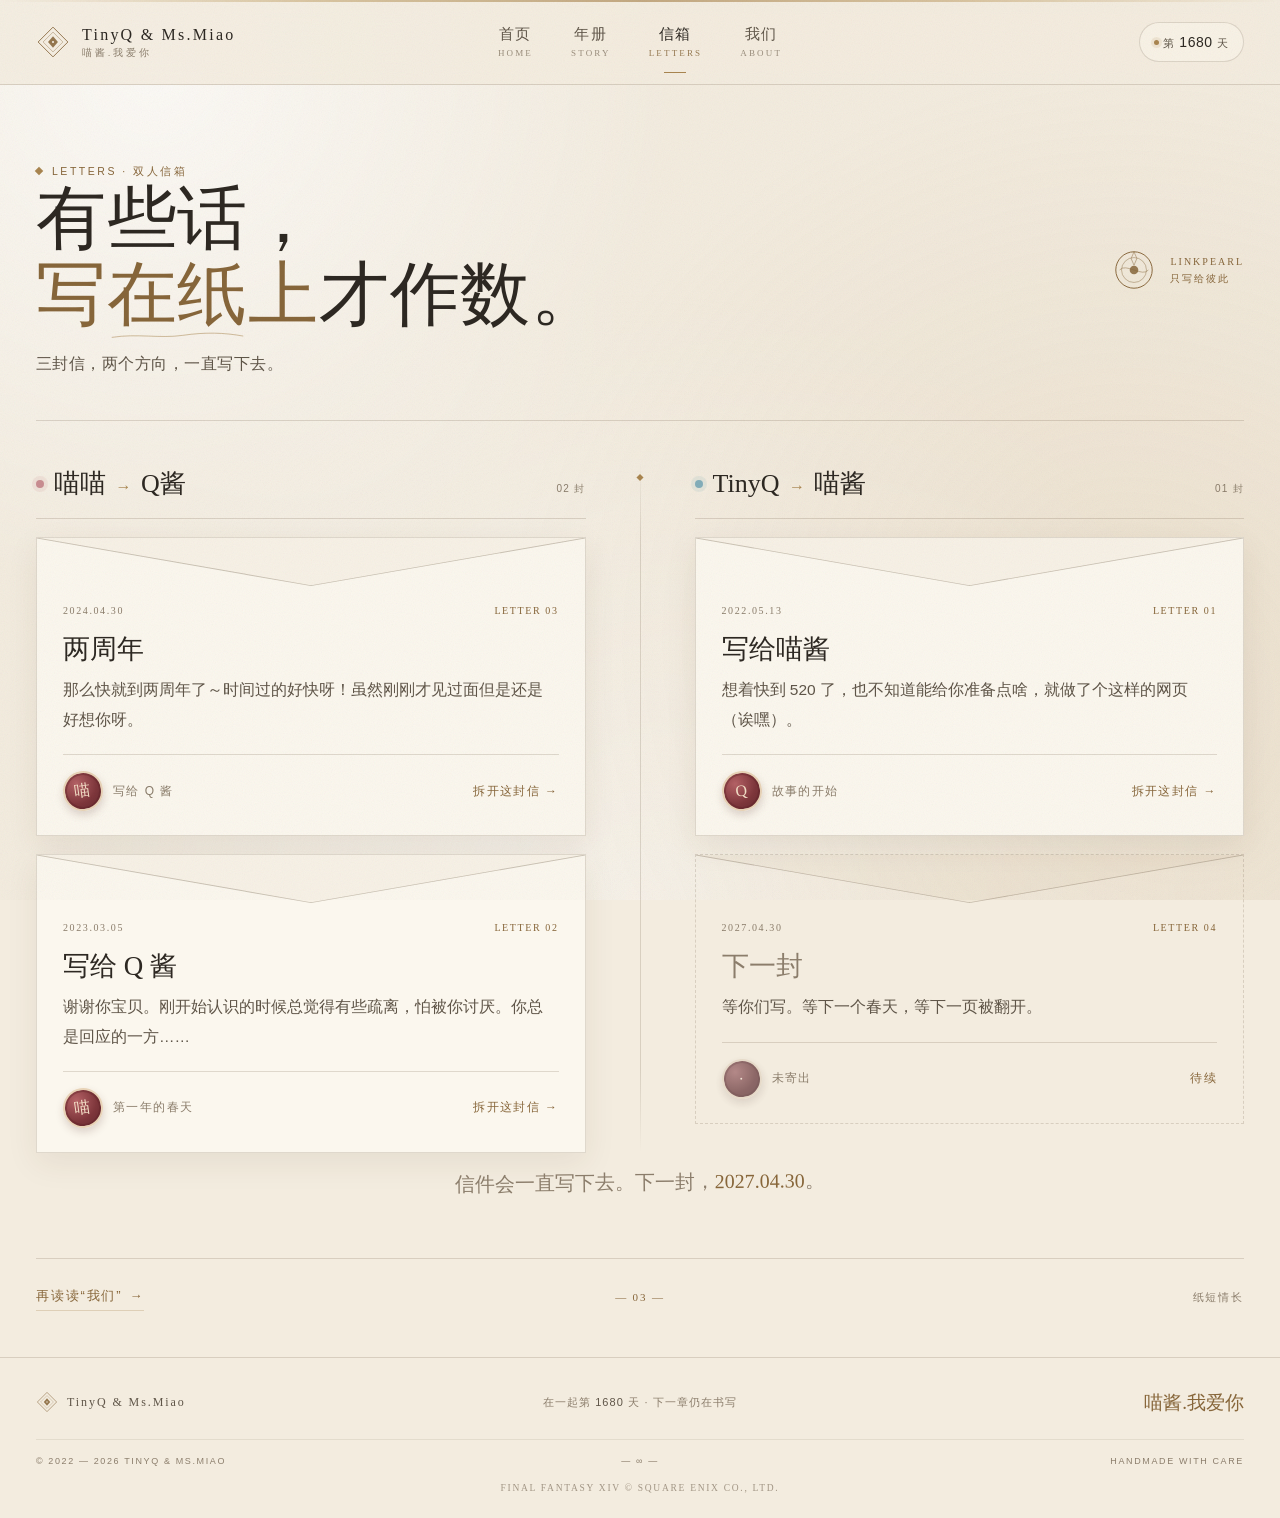
==== letters/index.html @ c9e720d3 "Add files via upload" ====
<!DOCTYPE html><html lang="zh-Hans"><head><meta charset="utf-8"><meta name="viewport" content="width=device-width, initial-scale=1"><meta name="description" content="有些话，写在纸上才作数。TinyQ 与 Ms.Miao 的双人信箱。"><meta name="theme-color" content="#f3ecdf"><link rel="icon" href="/favicon.ico"><link rel="canonical" href="https://xn--i2r030l.xn--6qq986b3xl/letters"><meta property="og:type" content="website"><meta property="og:title" content="双人信箱 · 他与她的故事"><meta property="og:description" content="有些话，写在纸上才作数。TinyQ 与 Ms.Miao 的双人信箱。"><meta property="og:url" content="https://xn--i2r030l.xn--6qq986b3xl/letters"><meta property="og:image" content="https://xn--i2r030l.xn--6qq986b3xl/assets/hero.jpg"><meta name="twitter:card" content="summary_large_image"><title>双人信箱 · 他与她的故事</title><link rel="stylesheet" href="/_astro/BaseLayout.D6pAvc5t.css"></head><body data-start="2022-04-30T23:20:00+08:00" data-anniv-month="4" data-anniv-day="30"><div class="grain" aria-hidden="true"></div><svg class="svg-defs" aria-hidden="true" xmlns="http://www.w3.org/2000/svg"><symbol id="crest" viewBox="0 0 48 48"><path d="M24 3 L45 24 L24 45 L3 24 Z" fill="none" stroke="currentColor" stroke-width="1.2"></path><path d="M24 10 L38 24 L24 38 L10 24 Z" fill="none" stroke="currentColor" stroke-width="1" opacity=".55"></path><path d="M24 16 L31 24 L24 32 L17 24 Z" fill="currentColor" opacity=".88"></path><circle cx="24" cy="24" r="1.4" fill="var(--paper-2)"></circle></symbol><symbol id="crystal" viewBox="0 0 40 52"><path d="M20 2 L37 18 L30 45 L20 50 L10 45 L3 18 Z" fill="#fbf7ee" stroke="currentColor" stroke-width="1.1"></path><path d="M20 2 L20 50 M3 18 L37 18 M20 2 L30 45 M20 2 L10 45" fill="none" stroke="currentColor" stroke-width=".65" opacity=".55"></path><path d="M20 8 L31 19 L26 39 L20 44 L14 39 L9 19 Z" fill="#9dc3cd" opacity=".48"></path><path d="M20 8 L20 44 M9 19 L31 19" fill="none" stroke="#fffdf8" stroke-width=".7" opacity=".55"></path></symbol><symbol id="pearl" viewBox="0 0 48 48"><circle cx="24" cy="24" r="19" fill="none" stroke="currentColor" stroke-width="1"></circle><circle cx="24" cy="24" r="13" fill="none" stroke="currentColor" stroke-width=".8" opacity=".55"></circle><circle cx="24" cy="24" r="4.5" fill="currentColor" opacity=".85"></circle><path d="M9 24 C15 16 33 32 39 24" fill="none" stroke="currentColor" stroke-width=".8" opacity=".6"></path><path d="M24 5 L27 12 L24 19 L21 12 Z" fill="none" stroke="currentColor" stroke-width=".8" opacity=".6"></path></symbol></svg><div id="siteShell"><header class="site-header"><div class="shell header-inner"><a class="brand" href="/" aria-label="回到首页"><svg class="brand-mark" aria-hidden="true"><use href="#crest"></use></svg><span class="brand-text"><span class="brand-names">TinyQ &amp; Ms.Miao</span><span class="brand-sub">喵酱.我爱你</span></span></a><nav class="main-nav" aria-label="主导航"><a class="nav-link" href="/"><span>首页</span><small>HOME</small></a><a class="nav-link" href="/story"><span>年册</span><small>STORY</small></a><a class="nav-link active" href="/letters" aria-current="page"><span>信箱</span><small>LETTERS</small></a><a class="nav-link" href="/about"><span>我们</span><small>ABOUT</small></a></nav><div class="header-meta"><span class="day-pill"><i></i> 第 <b data-day>1635</b> 天</span><button class="menu-toggle" type="button" aria-label="打开菜单" aria-expanded="false" aria-controls="mobileNav"><span></span></button></div></div></header><div class="mobile-nav" id="mobileNav" aria-hidden="true"><div class="mobile-nav-top"><span class="brand"><svg class="brand-mark" aria-hidden="true"><use href="#crest"></use></svg><span class="brand-text"><span class="brand-names">TinyQ &amp; Ms.Miao</span><span class="brand-sub">喵酱.我爱你</span></span></span><button class="modal-close" type="button" data-menu-close>关闭</button></div><nav class="mobile-nav-links" aria-label="移动端导航"><a href="/"><small>01</small>首页</a><a href="/story"><small>02</small>年册</a><a href="/letters" aria-current="page"><small>03</small>信箱</a><a href="/about"><small>04</small>我们</a></nav><p class="mobile-nav-note">从零开始的异世界冒险，还在继续。</p></div><main id="app"><section class="view letters active"><div class="shell page-head letters-head"><div><div class="eyebrow"><span class="diamond"></span> LETTERS · 双人信箱</div><h1>有些话，<br><em>写在纸上</em>才作数。</h1><p class="page-lede">三封信，两个方向，一直写下去。</p></div><div class="linkpearl"><svg aria-hidden="true"><use href="#pearl"></use></svg><span>LINKPEARL<br>只写给彼此</span></div></div><div class="shell letters-grid"><div class="mail-column"><div class="mail-column-head"><span class="mail-dot"></span><h2>喵喵 <i>→</i> Q酱</h2><span class="count">02 封</span></div><button class="envelope" type="button" data-letter="2024-04-30"><span class="env-top"><span>2024.04.30</span><span class="env-no">LETTER 03</span></span><h3>两周年</h3><p class="env-excerpt">那么快就到两周年了～时间过的好快呀！虽然刚刚才见过面但是还是好想你呀。</p><span class="env-foot"><span class="seal">喵</span><span>写给 Q 酱</span><span class="env-open">拆开这封信 →</span></span></button><button class="envelope" type="button" data-letter="2023-03-05"><span class="env-top"><span>2023.03.05</span><span class="env-no">LETTER 02</span></span><h3>写给 Q 酱</h3><p class="env-excerpt">谢谢你宝贝。刚开始认识的时候总觉得有些疏离，怕被你讨厌。你总是回应的一方……</p><span class="env-foot"><span class="seal">喵</span><span>第一年的春天</span><span class="env-open">拆开这封信 →</span></span></button></div><div class="mail-divider" aria-hidden="true"></div><div class="mail-column"><div class="mail-column-head"><span class="mail-dot"></span><h2>TinyQ <i>→</i> 喵酱</h2><span class="count">01 封</span></div><button class="envelope" type="button" data-letter="2022-05-13"><span class="env-top"><span>2022.05.13</span><span class="env-no">LETTER 01</span></span><h3>写给喵酱</h3><p class="env-excerpt">想着快到 520 了，也不知道能给你准备点啥，就做了个这样的网页（诶嘿）。</p><span class="env-foot"><span class="seal">Q</span><span>故事的开始</span><span class="env-open">拆开这封信 →</span></span></button><div class="envelope sealed"><span class="env-top"><span>2027.04.30</span><span class="env-no">LETTER 04</span></span><h3>下一封</h3><p class="env-excerpt">等你们写。等下一个春天，等下一页被翻开。</p><span class="env-foot"><span class="seal">·</span><span>未寄出</span><span class="env-open">待续</span></span></div></div></div><div class="shell letters-note">信件会一直写下去。下一封，<span data-next-date>2027.04.30</span>。</div><div class="shell page-foot"><a class="text-link" href="/about">再读读“我们” <span>→</span></a><span class="page-no">— 03 —</span><span>纸短情长</span></div><template id="letter-2024-04-30"><article class="letter-sheet"><div class="letter-sheet-top"><span>LETTER 03</span><span>写于 2024.04.30</span></div><h2>两周年</h2><p class="letter-to">写给 Q 酱 · 喵喵</p><div class="letter-rule"><span></span></div><div class="letter-body"><p>那么快就到两周年了～时间过的好快呀！周年纪念快乐૧(●´৺<code>●)૭૧(●´৺</code>●)૭</p>
<p>虽然刚刚才见过面但是还是好想你呀！不过哦我们之间的距离真的相隔好远呀。他们都说不行，但我觉得我一定要试试才行。不过父母的言语说到底是建议，他们总说我这是为你好。我当然也知道啦！可是这是我自己的决定，我还是想好好努力一下！只是有些迷茫，不知道该往什么方向努力(＞＜)</p>
<p>如果能够和你在一起就像考好成绩的奖励，那我一定会拼了命的达到目标的！可是现在谁又能再赋予我奖励呢……</p>
<p>宝宝，希望你也不要太有压力～过程努力过，结果就听天由命吧～就像你说的“祂”会给我们答案～</p>
<p>马上就是我们在一起的第三年！要开开心心的～仍然能够自由自在的♡(<em>´･ω･)(･ω･`</em>)♡</p>
</div><p class="letter-sign">喵喵</p><p class="letter-date">2024.04.30</p><div class="letter-seal-wrap"><span class="seal">喵</span></div><p class="letter-tail">这一封，写在两周年。</p></article></template><template id="letter-2023-03-05"><article class="letter-sheet"><div class="letter-sheet-top"><span>LETTER 02</span><span>写于 2023.03.05</span></div><h2>写给 Q 酱</h2><p class="letter-to">第一年的春天 · 喵喵</p><div class="letter-rule"><span></span></div><div class="letter-body"><p>谢谢你宝贝。刚开始认识的时候总觉得有些疏离，怕被你讨厌。你总是回应的一方，不会过多分享一些自己觉得有趣的事情。我总觉得有些距离，但依旧很开心。如果没有告诉他们我对你的欢喜，想来现在也不会如此顺利。呆呆的小Q，对感情迟钝的你，不知什么时候才会发现这个秘密。有可能因为害怕自己自作多情，把自己的想法藏在心里。不过好在一切幸运。喜欢你耐心地回应，即使自己不了解，也静静地听。喜欢你温柔的安慰，亲切而有力。你的话语总是让我收到莫大的鼓舞，考研期间我常常情绪崩溃，你告诉我一些道理，安抚我的情绪。遇见你真的好幸运。我们两个总是很合拍，在很多事情上看法一致。从前的我总是很偏激，有时候在发表自己的话语时忘了顾及别人的心情。现在说话时总留几分余地，很能良好地控制自己。尽管语言表达时的逻辑还有待加强，但是我会努力哒！</p>
<p>刚开始在一起时，我总是在学习之余等待你的消息。你说：“加油”我就很开心，我的努力无法缺少你的鼓励。但有时等待只能等到停留在上一条消息的屏幕，这会让我有点失落。不过在一起时间久了我就知道你就是这样一个人。你的心里或许有顾虑，因为我的学习原因也不想打扰我。之前人格测试很火，我也让你做了，室友说你们这种人格的人需要得到别人的回应和肯定，主动是比较困难的呢～不过现在宝宝也很主动啦～我很喜欢！喜欢你爽朗的笑声，干净的声音和歌声。还没在一起的时候，四月初你发了一首新歌，歌里面的场景如梦似幻，我的心情也如梦境一般，脑中幻想着美妙的画面。想着会不会有一些是我给你的灵感？大山、风筝、时钟…或许都是因为我平常接触到的风景，所以难免会让我有些遐想。我想：或许这只是我的自作多情。每天闲暇的时候就听你的歌，晚上睡觉之前都在被窝里面偷偷的听。听着你唱的歌，就好像你在我身边一样，当然，我知道这只是我的幻想。我想这是不可能实现的事情，只是听听你唱歌就已经很幸福了。所以现在的我想起那时的自己，又想起现在的我们，美好得就像梦一样，总让我怀疑这是真的吗？其实有时候想想和你在一起真的就像做梦一样。</p>
<p>虽然现在是美好的，但未来的路却一点也不好走。但有的时候我想一想，人也就活着一次，何必要想那么多未来呢？活在现在就已经很幸福了。或许有时候确实应该想想未来的事情，但珍惜现在也是非常美好的，珍惜这段感情的过程，或许比最终得到的结果更为重要。所以就我们现在还在一起的时候就一起努力吧！一起创造更多更美好的回忆～在游戏里结婚；一起玩游戏，分享我们的东西；两个人打电话，说一些有趣的事情…这些都足以让我深藏在心中，这些回忆是我的宝贝，你也是我的宝贝。有时幻想着我会穿着婚纱跟你拥抱在一起，那是多么美好的画面呀，不过请存在于想象之中。但，万一有一天也可能实现呢？或许可以一起努力一下哦～</p>
<p>好想要抱抱你，想要亲亲你，想要和你贴贴。今后一定有机会的，宝宝～喜欢你～爱你(/ω＼)</p>
</div><p class="letter-sign">你的喵喵</p><p class="letter-date">2023.03.05</p><div class="letter-seal-wrap"><span class="seal">喵</span></div><p class="letter-tail">这一封，写于第一年的春天。</p></article></template><template id="letter-2022-05-13"><article class="letter-sheet"><div class="letter-sheet-top"><span>LETTER 01</span><span>写于 2022.05.13</span></div><h2>写给喵酱</h2><p class="letter-to">故事的开始 · TinyQ</p><div class="letter-rule"><span></span></div><div class="letter-body"><p>想着快到520了，也不知道能给你准备点啥，就做了个这样的网页（诶嘿）其实我不会写网页前端的代码，这只是找了个模板照葫芦画瓢随便弄的啦，希望你会喜欢哦。知道今年你会很忙，没有什么时间一起聊天一起玩。但是没有关系哦，我会去尽量支持你，为你加油吧。毕竟学习已经很辛苦了，每天如果能开开心心的过，就已经是最好的啦。有时候就算想你了我可能也不会说出来，去留出点空间，不想让你觉得太累捏。</p>
<p>我们相互之间认识的时间其实并不算长，还有好多话想找你聊聊，想去试着了解你的一切。我也是个大笨蛋，根本就不会谈恋爱，有时候我也不知道该去为你做些什么才好。甚至还不会说话，容易得罪人，有些消息可能也不知道该怎么回复。也不知道你有多喜欢我，不知道在你眼中我到底哪里好呢。但我会去试着变得更加喜欢你、了解你。慢慢来吧，毕竟还有好多东西需要一点一点去互相了解呢。</p>
<p>网恋什么的我真的不懂捏，所以有时候真不知道该怎么做才好，也不知道我们会不会什么时候在哪里停下脚步。但是网页最下方的计数器正记录着我们在一起成长的日子捏，一起去见证明天会是怎样的未来吧。</p>
<p>如果喜欢我的话以后还请多多说出来哦，我会很开心的啦。喜欢你！Mua！</p>
</div><p class="letter-sign">喜欢你！Mua！</p><p class="letter-date">2022.05.13</p><div class="letter-seal-wrap"><span class="seal">Q</span></div><p class="letter-tail">这一封，是网页最开始的样子。</p></article></template></section></main><footer class="site-footer"><div class="shell footer-inner"><div class="footer-brand"><svg aria-hidden="true"><use href="#crest"></use></svg><span>TinyQ &amp; Ms.Miao</span></div><div class="footer-day">在一起第 <b data-day>1635</b> 天 · 下一章仍在书写</div><span class="footer-link">喵酱.我爱你</span></div><div class="shell footer-small"><span>© 2022 — <span id="currentYear">2026</span> TinyQ &amp; Ms.Miao</span><span>— ∞ —</span><span>Handmade with care</span></div><p class="footer-credit">FINAL FANTASY XIV © SQUARE ENIX CO., LTD.</p></footer></div><div class="letter-modal" id="letterModal" role="dialog" aria-modal="true" aria-labelledby="letterModalLabel"><div class="modal-backdrop" data-close></div><div class="modal-panel"><div class="modal-bar"><span class="bar-label" id="letterModalLabel">LETTERS · 双人信箱</span><div class="modal-actions"><button class="font-btn" type="button" data-font="down" aria-label="缩小字号">A−</button><button class="font-btn" type="button" data-font="up" aria-label="放大字号">A+</button><button class="modal-close" type="button" data-close>返回信箱</button></div></div><div class="modal-scroll" id="modalScroll"></div></div></div><script type="module" src="/_astro/BaseLayout.astro_astro_type_script_index_0_lang.CU-1bhXB.js"></script></body></html>
---- _astro/BaseLayout.D6pAvc5t.css ----
:root{--paper:#f3ecdf;--paper-2:#fbf7ee;--paper-3:#eee3d3;--ink:#2d2822;--ink-soft:#5f5548;--muted:#8b7d6b;--gold:#a9854f;--gold-deep:#87663a;--gold-soft:#cbb080;--line:#5d4c352e;--line-strong:#5d4c3552;--sakura:#c98d91;--sakura-soft:#e7c4c4;--aether:#83aeba;--serif:"Palatino Linotype", "Iowan Old Style", "Songti SC", "STSong", "SimSun", serif;--sans:"Optima", "Segoe UI", "Microsoft YaHei", "PingFang SC", sans-serif;--hand:"KaiTi", "STKaiti", "Segoe UI", cursive;--latin:"Palatino Linotype", "Iowan Old Style", Georgia, serif;--shadow:0 22px 60px #48361f21;--shadow-soft:0 10px 30px #48361f14}*{box-sizing:border-box}html{scroll-behavior:smooth}body{min-width:320px;color:var(--ink);background:var(--paper);font-family:var(--sans);-webkit-font-smoothing:antialiased;text-rendering:optimizelegibility;margin:0;font-size:15px;line-height:1.75;overflow-x:hidden}body:before{content:"";z-index:0;pointer-events:none;background:radial-gradient(circle at 12% 8%,#ffffffb3,#0000 38%),radial-gradient(circle at 88% 78%,#c7a57729,#0000 48%),radial-gradient(circle at 50% 100%,#ffffff61,#0000 55%);position:fixed;inset:0}body.modal-open,body.menu-open{overflow:hidden}::selection{color:var(--ink);background:#a9854f40}::-webkit-scrollbar{width:10px;height:10px}::-webkit-scrollbar-track{background:var(--paper)}::-webkit-scrollbar-thumb{border:3px solid var(--paper);background:#87663a59;border-radius:10px}a{color:inherit;text-decoration:none}button{color:inherit;font:inherit;cursor:pointer;background:0 0;border:0;margin:0;padding:0}img{max-width:100%;display:block}h1,h2,h3,h4,p,blockquote,figure{margin:0}:focus-visible{outline:2px solid var(--gold);outline-offset:4px}.grain{z-index:9999;pointer-events:none;opacity:.13;mix-blend-mode:multiply;background-image:url("data:image/svg+xml,%3Csvg xmlns='http://www.w3.org/2000/svg' width='180' height='180'%3E%3Cfilter id='n'%3E%3CfeTurbulence type='fractalNoise' baseFrequency='.9' numOctaves='3' stitchTiles='stitch'/%3E%3C/filter%3E%3Crect width='100%25' height='100%25' filter='url(%23n)' opacity='.55'/%3E%3C/svg%3E");position:fixed;inset:0}.svg-defs{width:0;height:0;position:absolute;overflow:hidden}.shell{z-index:2;width:min(1400px,100% - 72px);margin-inline:auto;position:relative}.site-header{z-index:100;border-bottom:1px solid var(--line);backdrop-filter:blur(16px)saturate(1.1);background:#f3ecdfd6;position:sticky;top:0}.site-header:before{content:"";background:linear-gradient(90deg, transparent, var(--gold-soft) 24%, var(--gold) 50%, var(--gold-soft) 76%, transparent);opacity:.65;height:2px;position:absolute;top:0;left:0;right:0}.header-inner{grid-template-columns:1fr auto 1fr;align-items:center;gap:32px;height:84px;display:grid}.brand{align-items:center;gap:12px;width:max-content;display:inline-flex}.brand-mark{width:34px;height:34px;color:var(--gold-deep);flex:none}.brand-text{flex-direction:column;gap:2px;display:flex}.brand-names{font-family:var(--latin);letter-spacing:.14em;white-space:nowrap;font-size:14px;line-height:1.25}.brand-sub{letter-spacing:.34em;color:var(--muted);font-size:8px;line-height:1.3}.main-nav{justify-self:center;align-items:center;gap:34px;display:flex}.nav-link{color:var(--ink-soft);flex-direction:column;align-items:center;gap:2px;padding:6px 2px;transition:color .25s;display:flex;position:relative}.nav-link span{letter-spacing:.1em;font-size:13px;line-height:1.4}.nav-link small{font-family:var(--latin);letter-spacing:.26em;color:var(--muted);opacity:.85;font-size:7px}.nav-link:after{content:"";background:var(--gold);width:0;height:1px;transition:width .25s;position:absolute;bottom:-6px;left:50%;transform:translate(-50%)}.nav-link.active{color:var(--ink)}.nav-link.active small{color:var(--gold-deep)}.nav-link.active:after{width:22px}.nav-link:hover{color:var(--ink)}.header-meta{justify-self:end;align-items:center;gap:16px;display:flex}.day-pill{border:1px solid var(--line);color:var(--ink-soft);letter-spacing:.12em;white-space:nowrap;background:#fbf7ee80;border-radius:999px;align-items:baseline;gap:4px;padding:6px 12px;font-size:9px;display:inline-flex}.day-pill i{background:var(--gold);border-radius:50%;align-self:center;width:5px;height:5px;box-shadow:0 0 0 3px #a9854f1f}.day-pill b{color:var(--ink);letter-spacing:.04em;font-size:12px;font-weight:500}.menu-toggle{border:1px solid var(--line);place-items:center;width:38px;height:38px;display:none}.menu-toggle span{background:var(--ink);width:16px;height:1px;display:block;position:relative}.menu-toggle span:before,.menu-toggle span:after{content:"";background:var(--ink);width:16px;height:1px;position:absolute;left:0}.menu-toggle span:before{top:-5px}.menu-toggle span:after{top:5px}.mobile-nav{z-index:200;background:var(--paper);flex-direction:column;padding:28px;display:none;position:fixed;inset:0;overflow-y:auto}.mobile-nav.open{animation:.25s both fadeIn;display:flex}.mobile-nav-top{border-bottom:1px solid var(--line);justify-content:space-between;align-items:center;padding-bottom:24px;display:flex}.mobile-nav-links{flex-direction:column;margin-top:40px;display:flex}.mobile-nav-links a{border-bottom:1px solid var(--line);font-family:var(--serif);align-items:baseline;gap:16px;padding:20px 0;font-size:30px;display:flex}.mobile-nav-links a small{font-family:var(--latin);letter-spacing:.25em;color:var(--gold-deep);font-size:9px}.mobile-nav-note{color:var(--muted);font-family:var(--hand);margin-top:auto;padding-top:44px;font-size:17px}.eyebrow{color:var(--gold-deep);letter-spacing:.27em;text-transform:uppercase;align-items:center;gap:10px;font-size:9px;line-height:1.6;display:flex}.eyebrow .diamond{background:var(--gold);flex:none;width:6px;height:6px;transform:rotate(45deg)}h1,h2,h3{font-family:var(--serif);font-weight:400}h1{letter-spacing:.01em;font-size:clamp(46px,5.5vw,76px);line-height:1.08}h1 em{color:var(--gold-deep);font-style:normal;position:relative}h1 em:after{content:"";background:url("data:image/svg+xml,%3Csvg xmlns='http://www.w3.org/2000/svg' viewBox='0 0 200 12'%3E%3Cpath d='M2 8 C40 2 74 10 108 5 S170 1 198 6' fill='none' stroke='%23a9854f' stroke-width='1.4' stroke-linecap='round' opacity='.55'/%3E%3C/svg%3E") 50%/100% 100% no-repeat;height:8px;position:absolute;bottom:-7px;left:2px;right:2px}.page-head{border-bottom:1px solid var(--line);justify-content:space-between;align-items:flex-end;gap:40px;padding:78px 0 42px;display:flex}.page-head .page-lede{color:var(--ink-soft);letter-spacing:.03em;margin-top:18px;font-size:14px}.page-stamp{text-align:center;border:1px solid var(--gold-soft);width:128px;height:128px;color:var(--gold-deep);letter-spacing:.2em;box-shadow:inset 0 0 0 5px var(--paper), inset 0 0 0 6px #a9854f40;border-radius:50%;flex:none;place-items:center;font-size:8px;line-height:1.8;display:grid;position:relative;transform:rotate(6deg)}.page-stamp:after{content:"";border:1px dashed #a9854f73;border-radius:50%;position:absolute;inset:15px}.page-stamp b{font-family:var(--serif);letter-spacing:.12em;font-size:16px;font-weight:400;display:block}.page-foot{border-top:1px solid var(--line);color:var(--muted);letter-spacing:.17em;grid-template-columns:minmax(0,1fr) auto minmax(0,1fr);align-items:center;gap:20px;padding:26px 0 46px;font-size:9px;display:grid}.page-foot>*{white-space:nowrap}.page-foot>:first-child{justify-self:start}.page-foot>:last-child{text-align:right;justify-self:end}.page-foot .page-no{font-family:var(--latin);color:var(--gold-deep);justify-self:center}.text-link{color:var(--gold-deep);letter-spacing:.14em;border-bottom:1px solid #a9854f47;align-items:center;gap:7px;padding-bottom:2px;font-size:10px;transition:border-color .2s;display:inline-flex}.text-link:hover{border-bottom-color:var(--gold)}.text-link span{transition:transform .2s}.text-link:hover span{transform:translate(3px)}.ff-corners{position:relative}.ff-corners:before,.ff-corners:after{content:"";border-color:var(--gold);pointer-events:none;opacity:.8;border-style:solid;width:17px;height:17px;position:absolute}.ff-corners:before{border-width:1px 0 0 1px;top:7px;left:7px}.ff-corners:after{border-width:0 1px 1px 0;bottom:7px;right:7px}.home-hero{position:relative;overflow:hidden}.petals{z-index:1;pointer-events:none;width:100%;height:100%;position:absolute;inset:0}.home-hero-inner{grid-template-columns:minmax(360px,460px) minmax(0,1fr);align-items:center;gap:78px;min-height:calc(100vh - 84px);padding-top:62px;padding-bottom:82px;display:grid}.hero-art{padding:10px 8px 0;position:relative}.art-mat{box-shadow:var(--shadow);background:#fffdf8;border:1px solid #80684a2e;padding:12px 12px 46px;position:relative;transform:rotate(-1.4deg)}.art-mat:after{content:"";pointer-events:none;position:absolute;inset:12px 12px 46px;box-shadow:inset 0 0 0 1px #80684a24}.art-mat img{aspect-ratio:4/5;object-fit:cover;object-position:center 27%;filter:saturate(.94)contrast(.98);width:100%}.tape{z-index:3;pointer-events:none;background:#dfbea79e;position:absolute;box-shadow:0 2px 5px #5d4c3514}.tape:before,.tape:after{content:"";background:#ffffff3d;width:4px;position:absolute;top:0;bottom:0}.tape:before{left:0}.tape:after{right:0}.tape-a{width:108px;height:27px;top:-13px;left:50%;transform:translate(-50%)rotate(-2.5deg)}.tape-b{opacity:.72;width:76px;height:20px;top:34%;right:-22px;transform:rotate(84deg)}.art-meta{color:var(--muted);letter-spacing:.2em;text-transform:uppercase;justify-content:space-between;gap:20px;margin:30px 3px 0;font-size:8px;display:flex}.hand-note{font-family:var(--hand);color:var(--gold-deep);font-size:17px;line-height:1.5}.art-note{margin-top:9px;display:inline-block;transform:rotate(-2deg)}.art-stamp{text-align:center;width:86px;height:86px;color:var(--gold-deep);font-family:var(--latin);letter-spacing:.17em;box-shadow:var(--shadow-soft);z-index:4;background:#fbf7eedb;border:1px solid #a9854fa6;border-radius:50%;place-items:center;font-size:8px;line-height:1.65;display:grid;position:absolute;bottom:18px;right:-18px;transform:rotate(8deg)}.art-stamp b{font-family:var(--serif);letter-spacing:.08em;font-size:15px;font-weight:400;display:block}.hero-copy{max-width:630px;padding-top:10px;position:relative}.hero-copy:before{content:var(--chapter-no,"05");z-index:-1;font-family:var(--latin);color:var(--gold);opacity:.055;pointer-events:none;font-size:250px;line-height:1;position:absolute;top:-66px;right:-20px}.hero-copy h1{margin-top:18px}.hero-copy .names{font-family:var(--latin);letter-spacing:.24em;color:var(--ink-soft);margin-top:24px;font-size:15px}.hero-copy .names span{color:var(--gold);padding:0 4px}.hero-copy .lede{color:var(--ink-soft);letter-spacing:.06em;margin-top:11px;font-size:14px}.counter-block{margin-top:28px}.counter{align-items:baseline;gap:11px;display:flex}.counter>span{color:var(--ink-soft);letter-spacing:.08em;font-size:11px}.counter strong{font-family:var(--serif);letter-spacing:.01em;font-variant-numeric:tabular-nums;color:var(--ink);font-size:clamp(54px,6.3vw,82px);font-weight:400;line-height:.88}.counter-sub{color:var(--muted);letter-spacing:.2em;text-transform:uppercase;margin-top:10px;font-size:8px}.meta-grid{border-top:1px solid var(--line);border-bottom:1px solid var(--line);grid-template-columns:repeat(3,1fr);gap:16px;margin-top:25px;padding:14px 0;display:grid}.meta-grid span{color:var(--muted);letter-spacing:.14em;margin-bottom:4px;font-size:8px;display:block}.meta-grid b{letter-spacing:.03em;font-size:12px;font-weight:500}.meta-grid i{color:var(--gold-deep);font-style:normal}.hero-copy blockquote{border-left:1px solid var(--gold-soft);font-family:var(--serif);color:var(--ink-soft);margin-top:24px;padding:3px 0 3px 18px;font-size:15px;line-height:1.9}.hero-copy blockquote cite{font-family:var(--sans);letter-spacing:.17em;color:var(--muted);margin-top:7px;font-size:8px;font-style:normal;display:block}.hero-actions{flex-wrap:wrap;gap:11px;margin-top:27px;display:flex}.quest-btn{border:1px solid var(--gold);color:var(--ink);letter-spacing:.12em;background:0 0;align-items:center;gap:9px;padding:12px 20px;font-size:11px;line-height:1.2;transition:background .25s,color .25s,box-shadow .25s,transform .25s;display:inline-flex}.btn-job{object-fit:contain;opacity:.95;flex:none;width:17px;height:17px}.quest-btn.primary{background:var(--ink);color:var(--paper-2);border-color:var(--ink)}.quest-btn:hover{box-shadow:var(--shadow-soft);background:var(--gold-deep);border-color:var(--gold-deep);color:var(--paper-2);transform:translateY(-2px)}.quest-btn.primary:hover{border-color:var(--gold);color:var(--paper-2);background:#3b342b}.quest-note{background:var(--ink);color:var(--paper-2);letter-spacing:.12em;border:1px solid #a9854f73;align-items:center;gap:10px;margin-top:23px;padding:11px 14px;font-size:9px;display:flex}.quest-mark{border:1px solid var(--gold-soft);width:22px;height:22px;color:var(--gold-soft);font-family:var(--latin);border-radius:50%;place-items:center;font-size:11px;display:grid}.quest-note b{color:var(--gold-soft);letter-spacing:.08em;font-weight:400}.quest-progress{color:#cbb080b8;font-family:var(--latin);letter-spacing:.16em;margin-left:auto;font-size:8px}.job-ico{object-fit:contain;flex:none;width:18px;height:18px;display:block}.quest-mark .job-ico{width:16px;height:16px}.quest-jobs{display:none}.home-recent{padding-top:26px;padding-bottom:82px}.section-head{border-bottom:1px solid var(--line);justify-content:space-between;align-items:flex-end;gap:30px;padding-bottom:22px;display:flex}.section-head h2{letter-spacing:.02em;margin-top:8px;font-size:30px;line-height:1.2}.recent-grid{grid-template-columns:repeat(3,1fr);gap:22px;margin-top:24px;display:grid}.recent-card{background:var(--paper-2);border:1px solid var(--line);min-height:310px;box-shadow:var(--shadow-soft);flex-direction:column;padding:22px;transition:transform .3s,box-shadow .3s;display:flex;position:relative}.recent-card:hover{box-shadow:var(--shadow);transform:translateY(-4px)}.recent-card .kicker{color:var(--gold-deep);font-family:var(--latin);letter-spacing:.2em;font-size:9px}.recent-card h3{margin-top:12px;font-size:24px;line-height:1.35}.recent-card p{color:var(--ink-soft);margin-top:10px;font-size:13px;line-height:1.9}.recent-card .card-foot{border-top:1px solid var(--line);letter-spacing:.08em;color:var(--muted);justify-content:space-between;align-items:center;gap:12px;margin-top:auto;padding-top:18px;font-size:9px;display:flex}.recent-card .card-foot b{color:var(--ink-soft);font-weight:400}.recent-letter{background:linear-gradient(145deg,#f5e7df,#f8eee5);overflow:hidden}.quote-mark{font-family:var(--latin);color:var(--sakura);opacity:.16;pointer-events:none;font-size:170px;line-height:1;position:absolute;top:-22px;right:14px}.recent-letter .letter-lines{opacity:.7;background:repeating-linear-gradient(#0000 0 8px,#78604421 8px 9px);height:38px;margin-top:18px}.recent-letter .seal{width:40px;height:40px;font-size:16px}.recent-photo{padding:0;overflow:hidden}.recent-photo img{object-fit:cover;filter:saturate(.9)contrast(.98);width:100%;height:158px}.recent-photo .photo-body{flex-direction:column;flex:1;padding:18px 20px 20px;display:flex}.recent-photo h3{margin-top:8px}.recent-photo .card-foot{margin-top:auto}.image-label{color:var(--paper-2);font-family:var(--latin);letter-spacing:.18em;backdrop-filter:blur(4px);background:#2d2822b3;padding:5px 8px;font-size:7px;position:absolute;top:14px;left:16px}.recent-about{padding:0;overflow:hidden}.recent-about img{object-fit:cover;object-position:center 42%;width:100%;height:132px}.recent-about .photo-body{flex-direction:column;flex:1;padding:18px 20px 20px;display:flex}.recent-about blockquote{font-family:var(--serif);color:var(--gold-deep);margin-top:10px;font-size:15px}.home-closing{text-align:center;border-top:1px solid var(--line);padding:70px 0 82px;position:relative}.home-closing .kicker{color:var(--gold-deep);font-family:var(--latin);letter-spacing:.28em;font-size:8px}.home-closing h2{margin-top:16px;font-size:clamp(34px,4vw,50px);line-height:1.35}.home-closing p{color:var(--muted);letter-spacing:.16em;margin-top:13px;font-size:10px}.closing-line{background:linear-gradient(var(--gold-soft), transparent);width:1px;height:38px;margin:0 auto 22px}.closing-ornament{color:var(--gold);justify-content:center;align-items:center;gap:12px;margin-top:24px;display:flex}.closing-ornament span{background:currentColor;width:5px;height:5px;transform:rotate(45deg)}.closing-ornament:before,.closing-ornament:after{content:"";background:linear-gradient(90deg, transparent, var(--gold-soft));width:64px;height:1px;display:block}.closing-ornament:after{transform:scaleX(-1)}.story-layout{grid-template-columns:232px minmax(0,1fr);align-items:start;gap:62px;padding-top:44px;padding-bottom:20px;display:grid}.quest-sidebar{min-width:0;position:sticky;top:112px}.quest-card{background:var(--paper-2);border:1px solid var(--line);box-shadow:var(--shadow-soft);padding:20px 18px 16px}.quest-card-title{border-bottom:1px solid var(--line);color:var(--gold-deep);letter-spacing:.18em;justify-content:space-between;align-items:baseline;padding-bottom:13px;font-size:10px;display:flex}.quest-card-title span{font-family:var(--latin);color:var(--muted);letter-spacing:.1em;font-size:10px}.year-list{flex-direction:column;display:flex}.year-list button{text-align:left;width:100%;color:var(--ink-soft);border-bottom:1px solid #5d4c351a;grid-template-columns:32px 1fr auto;align-items:center;gap:7px;padding:11px 8px;transition:background .2s,color .2s;display:grid}.year-list button:hover{background:#a9854f12}.year-list button.active{background:var(--ink);color:var(--paper-2)}.year-list button .y{font-family:var(--latin);letter-spacing:.06em;font-size:11px}.year-list button .n{letter-spacing:.03em;white-space:nowrap;font-size:10px}.year-list button .s{color:var(--muted);letter-spacing:.1em;font-size:7px}.year-list button.active .y{color:var(--gold-soft)}.year-list button.active .s{color:#cbb080cc}.year-list button .diamond-mark{background:var(--gold);opacity:0;width:4px;height:4px;transform:rotate(45deg)}.year-list button.active .diamond-mark{opacity:1}.quest-footer{border-top:1px dashed var(--line);color:var(--muted);font-family:var(--hand);margin-top:14px;padding-top:12px;font-size:14px}.year-panels{min-width:0}.year-panel{display:none}.year-panel.active{animation:.45s both riseIn;display:block}.year-head{border-bottom:1px solid var(--line);padding-bottom:25px;position:relative;overflow:hidden}.year-head:after{content:attr(data-year);font-family:var(--latin);color:var(--gold);opacity:.06;pointer-events:none;font-size:150px;line-height:1;position:absolute;top:-30px;right:-8px}.chapter-no{color:var(--gold-deep);font-family:var(--latin);letter-spacing:.24em;font-size:9px}.year-head h2{margin-top:10px;font-size:clamp(32px,3.6vw,46px);line-height:1.2}.year-head p{color:var(--ink-soft);margin-top:8px;font-size:13px}.year-meta{color:var(--muted);letter-spacing:.18em;text-transform:uppercase;margin-top:18px;font-size:8px}.timeline{padding:35px 0 0 58px;position:relative}.timeline:before{content:"";background:linear-gradient(var(--gold-soft), #a9854f1f 75%, transparent);width:1px;position:absolute;top:44px;bottom:12px;left:16px}.tl-item{margin-bottom:46px;position:relative}.tl-item:last-child{margin-bottom:0}.tl-node{width:34px;height:44px;color:var(--gold);position:absolute;top:1px;left:-59px}.tl-node svg{width:100%;height:100%}.tl-date{color:var(--gold-deep);font-family:var(--latin);letter-spacing:.16em;font-size:10px}.tl-date span{color:var(--muted);font-family:var(--sans);letter-spacing:.1em;margin-top:2px;font-size:8px;display:block}.tl-card{background:var(--paper-2);border:1px solid var(--line);box-shadow:var(--shadow-soft);margin-top:9px;padding:23px 24px 21px;position:relative}.tl-card.has-photo{grid-template-columns:minmax(0,1.25fr) minmax(0,.75fr);align-items:start;gap:22px;display:grid}.tl-card-head{grid-column:1/-1;padding-right:66px}.tl-tag{color:var(--gold-deep);letter-spacing:.18em;text-transform:uppercase;font-size:8px}.tl-card h3{margin-top:8px;font-size:25px;line-height:1.35}.tl-card p{color:var(--ink-soft);margin-top:12px;font-size:14px;line-height:1.95}.tl-card blockquote{border-left:1px solid var(--gold-soft);font-family:var(--serif);color:var(--gold-deep);margin-top:12px;padding-left:14px;font-size:17px;line-height:1.8}.tl-photo{margin-top:3px}.tl-photo img{aspect-ratio:16/10;object-fit:cover;filter:saturate(.9);border:1px solid #5d4c3524;width:100%}.tl-photo .hand-note{text-align:right;margin-top:7px;font-size:14px;display:block;transform:rotate(-1deg)}.tl-stamp{width:55px;height:55px;color:var(--gold-deep);font-family:var(--latin);letter-spacing:.12em;text-align:center;opacity:.8;border:1px solid #a9854f8c;border-radius:50%;place-items:center;font-size:6px;line-height:1.5;display:grid;position:absolute;top:19px;right:19px;transform:rotate(9deg)}.tl-stamp b{font-family:var(--serif);letter-spacing:.04em;font-size:11px;font-weight:400;display:block}.tl-quote{border-left:2px solid var(--sakura);font-family:var(--serif);color:var(--ink-soft);background:#e7c4c42e;margin-top:12px;padding:18px 20px;font-size:18px;line-height:1.8}.tl-quote cite{font-family:var(--sans);letter-spacing:.16em;color:var(--muted);margin-top:8px;font-size:8px;font-style:normal;display:block}.duty-stamp{color:#a86167;opacity:.95;border-color:#a861678c}.empty-card{box-shadow:none;background:#fbf7ee73;border-style:dashed;flex-direction:column;justify-content:center;min-height:220px;display:flex}.empty-card h3{color:var(--muted)}.empty-card p{max-width:440px}.empty-note{font-family:var(--hand);color:var(--gold-deep);margin-top:20px;font-size:20px;transform:rotate(-1deg)}.template-chips{flex-wrap:wrap;gap:7px;margin-top:18px;display:flex}.template-chips span{border:1px solid var(--line);color:var(--muted);letter-spacing:.08em;padding:5px 9px;font-size:8px}.current-card{background:var(--ink);color:var(--paper-2);box-shadow:var(--shadow);border-color:#cbb0808c}.current-card .tl-tag{color:var(--gold-soft)}.current-card h3{color:var(--paper-2)}.current-card p{color:#fbf7eeb8}.current-card .current-meta{border-top:1px solid #cbb08040;flex-wrap:wrap;gap:26px;margin-top:22px;padding-top:18px;display:flex}.current-meta span{color:#cbb080a6;letter-spacing:.16em;font-size:7px;display:block}.current-meta b{color:var(--gold-soft);font-family:var(--latin);letter-spacing:.06em;margin-top:4px;font-size:12px;font-weight:400;display:block}.current-progress{margin-top:20px}.current-progress .bar{background:#fbf7ee24;height:3px;overflow:hidden}.current-progress .bar:after{content:"";background:linear-gradient(90deg, var(--gold), var(--gold-soft));width:76%;height:100%;display:block}.current-progress small{color:#fbf7ee80;letter-spacing:.12em;justify-content:space-between;margin-top:6px;font-size:7px;display:flex}.chapter-end{color:var(--muted);font-family:var(--latin);letter-spacing:.18em;align-items:center;gap:16px;margin-top:34px;font-size:8px;display:flex}.chapter-end:before,.chapter-end:after{content:"";background:var(--line);flex:1;height:1px}.chapter-end span{flex:none}.letters-head{align-items:center}.linkpearl{color:var(--gold-deep);align-items:center;gap:13px;display:flex}.linkpearl svg{width:46px;height:46px}.linkpearl span{font-family:var(--latin);letter-spacing:.2em;font-size:8px;line-height:1.7}.letters-grid{grid-template-columns:minmax(0,1fr) 1px minmax(0,1fr);gap:46px;padding-top:40px;display:grid}.mail-divider{background:linear-gradient(transparent, var(--line) 12%, var(--line) 88%, transparent);position:relative}.mail-divider:after{content:"";background:var(--gold);width:5px;height:5px;position:absolute;top:14px;left:50%;transform:translate(-50%)rotate(45deg)}.mail-column-head{border-bottom:1px solid var(--line);align-items:baseline;gap:10px;padding-bottom:12px;display:flex}.mail-column-head h2{font-size:22px}.mail-column-head h2 i{color:var(--gold);font-style:normal;font-family:var(--sans);padding:0 3px;font-size:14px}.mail-column-head .count{color:var(--muted);letter-spacing:.13em;margin-left:auto;font-size:8px}.mail-dot{background:var(--sakura);border-radius:50%;align-self:center;width:6px;height:6px;box-shadow:0 0 0 4px #c98d9124}.mail-column:nth-child(3) .mail-dot{background:var(--aether);box-shadow:0 0 0 4px #83aeba24}.envelope{text-align:left;background:var(--paper-2);border:1px solid var(--line);width:100%;box-shadow:var(--shadow-soft);margin-top:18px;padding:58px 22px 20px;transition:transform .28s,box-shadow .28s,background .28s;display:block;position:relative;overflow:hidden}.envelope:hover{box-shadow:var(--shadow);background:#fffaf2;transform:translateY(-4px)}.envelope:before{content:"";pointer-events:none;background:url("data:image/svg+xml,%3Csvg xmlns='http://www.w3.org/2000/svg' viewBox='0 0 100 48' preserveAspectRatio='none'%3E%3Cpath d='M0 0 L100 0 L50 44 Z' fill='%23a9854f' fill-opacity='.05'/%3E%3Cpath d='M0 0 L50 44 L100 0' fill='none' stroke='%235d4c35' stroke-opacity='.3' stroke-width='.6'/%3E%3C/svg%3E") 50%/100% 100% no-repeat;height:52px;position:absolute;top:0;left:0;right:0}.env-top{color:var(--muted);font-family:var(--latin);letter-spacing:.16em;justify-content:space-between;align-items:center;gap:16px;font-size:8px;display:flex}.env-top .env-no{color:var(--gold-deep)}.envelope h3{margin-top:11px;font-size:25px;line-height:1.35}.envelope .env-excerpt{color:var(--ink-soft);margin-top:8px;font-size:13px;line-height:1.9}.env-foot{border-top:1px solid var(--line);color:var(--muted);letter-spacing:.12em;align-items:center;gap:10px;margin-top:20px;padding-top:14px;font-size:8px;display:flex}.env-foot .env-open{color:var(--gold-deep);margin-left:auto}.seal{color:#f3dfc7;width:36px;height:36px;font-family:var(--serif);background:radial-gradient(circle at 34% 28%,#b56266,#7e363b 58%,#63292f);border:2px solid #e8d3b7;border-radius:50%;flex:none;place-items:center;font-size:14px;display:inline-grid;transform:rotate(-8deg);box-shadow:inset 0 0 0 2px #5c202661,0 4px 8px #5025202e}.envelope.sealed{box-shadow:none;cursor:default;background:0 0;border-style:dashed}.envelope.sealed:hover{box-shadow:none;background:0 0;transform:none}.envelope.sealed h3{color:var(--muted)}.envelope.sealed .seal{filter:grayscale(.35);opacity:.75}.letters-note{text-align:center;color:var(--muted);font-family:var(--hand);padding:12px 0 58px;font-size:18px;transform:rotate(-.6deg)}.letters-note span{color:var(--gold-deep)}.about-grid{grid-template-columns:minmax(0,1.08fr) minmax(0,.92fr);align-items:start;gap:76px;padding:48px 0 72px;display:grid}.about-text .lead{font-family:var(--serif);color:var(--ink);text-wrap:balance;font-size:clamp(24px,2.6vw,34px);line-height:1.75}.about-text p{color:var(--ink-soft);margin-top:22px;font-size:14px;line-height:2.05}.about-text del{opacity:.55;text-decoration-color:var(--gold-soft)}.about-text blockquote{border-left:2px solid var(--gold-soft);font-family:var(--serif);color:var(--gold-deep);background:#fbf7ee85;margin-top:26px;padding:18px 22px;font-size:17px;line-height:1.9}.about-text .about-end{font-family:var(--serif);color:var(--ink);margin-top:30px;font-size:26px}.about-photo{padding-top:14px;position:relative}.polaroid{box-shadow:var(--shadow);background:#fffdf8;padding:12px 12px 54px;position:relative;transform:rotate(1.6deg)}.polaroid img{aspect-ratio:4/3;object-fit:cover;object-position:center 45%;filter:saturate(.9);width:100%}.polaroid .tape{width:96px;height:24px;top:-13px;left:50%;transform:translate(-50%)rotate(-1.5deg)}.polaroid .hand-note{text-align:center;margin-top:18px;font-size:17px;display:block}.file-card{background:var(--paper-2);border:1px solid var(--line);box-shadow:var(--shadow-soft);margin-top:37px;padding:20px 22px}.file-card-title{border-bottom:1px solid var(--line);color:var(--gold-deep);letter-spacing:.2em;justify-content:space-between;padding-bottom:11px;font-size:8px;display:flex}.file-row{border-bottom:1px dashed #5d4c3521;justify-content:space-between;align-items:baseline;gap:20px;padding:10px 0;display:flex}.file-row:last-child{border-bottom:0}.file-row span{color:var(--muted);letter-spacing:.1em;font-size:9px}.file-row b{letter-spacing:.03em;font-size:11px;font-weight:400}.file-row b.gold{color:var(--gold-deep)}.job-shelf{flex-wrap:wrap;align-items:center;gap:10px 18px;margin-top:14px;padding-top:12px;display:flex}.job-shelf-label{color:var(--muted);letter-spacing:.16em;font-size:9px}.job-shelf-icons{grid-template-columns:repeat(3,auto);justify-content:start;gap:10px 18px;display:grid}.job-chip{color:var(--gold-deep);font-family:var(--latin);letter-spacing:.06em;align-items:center;gap:5px;font-size:8.5px;display:inline-flex}.job-chip .job-ico{width:20px;height:20px}.footer-credit{text-align:center;color:var(--muted);font-family:var(--latin);letter-spacing:.16em;opacity:.78;margin:10px 0 0;font-size:8px}.about-band{text-align:center;border-top:1px solid var(--line);padding:68px 0 78px;position:relative}.about-band h2{margin-top:14px;font-size:clamp(32px,4vw,48px)}.about-band p{color:var(--muted);letter-spacing:.15em;margin-top:12px;font-size:10px}.about-band .hero-actions{justify-content:center;margin-top:24px}.site-footer{z-index:2;border-top:1px solid var(--line);padding:28px 0 22px;position:relative}.footer-inner{grid-template-columns:minmax(0,1fr) auto minmax(0,1fr);align-items:center;gap:30px;display:grid}.footer-brand{color:var(--ink-soft);font-family:var(--latin);letter-spacing:.16em;justify-self:start;align-items:center;gap:9px;font-size:10px;display:flex}.footer-brand svg{width:22px;height:22px;color:var(--gold-deep)}.footer-day{color:var(--muted);letter-spacing:.1em;text-align:center;white-space:nowrap;justify-self:center;font-size:9px}.footer-day b{color:var(--ink-soft);font-weight:400}.footer-link{color:var(--gold-deep);font-family:var(--hand);justify-self:end;font-size:17px}.footer-small{color:var(--muted);letter-spacing:.18em;text-transform:uppercase;border-top:1px solid #5d4c351a;grid-template-columns:minmax(0,1fr) auto minmax(0,1fr);align-items:center;gap:20px;margin-top:20px;padding-top:14px;font-size:7px;display:grid}.footer-small>:first-child{justify-self:start}.footer-small>:nth-child(2){white-space:nowrap;justify-self:center}.footer-small>:last-child{justify-self:end}.letter-modal{z-index:300;justify-content:center;align-items:center;padding:26px;display:none;position:fixed;inset:0}.letter-modal.open{display:flex}.modal-backdrop{backdrop-filter:blur(9px);background:#26201a9e;position:absolute;inset:0}.modal-panel{background:var(--paper-2);border:1px solid #cbb080b3;flex-direction:column;width:min(830px,100%);max-height:calc(100vh - 52px);animation:.35s both modalIn;display:flex;position:relative;box-shadow:0 40px 100px #19141061}.modal-bar{border-bottom:1px solid var(--line);background:#f3ecdfb8;justify-content:space-between;align-items:center;gap:18px;padding:13px 18px;display:flex}.modal-bar .bar-label{color:var(--gold-deep);font-family:var(--latin);letter-spacing:.2em;font-size:8px}.modal-actions{align-items:center;gap:7px;display:flex}.font-btn,.modal-close{border:1px solid var(--line);min-width:28px;height:26px;color:var(--ink-soft);font-family:var(--latin);letter-spacing:.08em;place-items:center;padding:0 8px;font-size:9px;display:inline-grid}.font-btn:hover,.modal-close:hover{background:var(--ink);color:var(--paper-2);border-color:var(--ink)}.modal-close{font-family:var(--sans);letter-spacing:.08em;font-size:9px}.modal-scroll{padding:38px 56px 52px;overflow-y:auto}.letter-sheet{--letter-size:16.5px;width:min(610px,100%);margin:0 auto;position:relative}.letter-sheet:before,.letter-sheet:after{content:"";border-color:var(--gold);opacity:.65;pointer-events:none;border-style:solid;width:22px;height:22px;position:absolute}.letter-sheet:before{border-width:1px 0 0 1px;top:-12px;left:-12px}.letter-sheet:after{border-width:0 1px 1px 0;bottom:-12px;right:-12px}.letter-sheet-top{border-bottom:1px solid var(--line);color:var(--muted);font-family:var(--latin);letter-spacing:.16em;justify-content:space-between;gap:20px;padding-bottom:13px;font-size:8px;display:flex}.letter-sheet h2{text-align:center;margin-top:26px;font-size:clamp(30px,4vw,42px);line-height:1.35}.letter-to{text-align:center;color:var(--gold-deep);letter-spacing:.17em;margin-top:9px;font-size:9px}.letter-rule{color:var(--gold);justify-content:center;align-items:center;gap:10px;margin:24px 0 28px;display:flex}.letter-rule:before,.letter-rule:after{content:"";background:var(--gold-soft);width:44px;height:1px}.letter-rule span{background:currentColor;width:4px;height:4px;transform:rotate(45deg)}.letter-body{color:#3a332a;font-family:var(--serif);font-size:var(--letter-size,16.5px);line-height:2.08}.letter-body p{text-indent:2em}.letter-body p+p{margin-top:.95em}.letter-sign{text-align:right;color:var(--gold-deep);font-family:var(--hand);margin-top:30px;font-size:22px;line-height:1.5}.letter-date{text-align:right;color:var(--muted);font-family:var(--latin);letter-spacing:.14em;margin-top:4px;font-size:8px}.letter-seal-wrap{justify-content:center;margin-top:26px;display:flex}.letter-seal-wrap .seal{width:48px;height:48px;font-size:19px}.letter-tail{border-top:1px dashed var(--line);text-align:center;color:var(--muted);font-family:var(--hand);margin-top:30px;padding-top:14px;font-size:15px}@keyframes fadeIn{0%{opacity:0}to{opacity:1}}@keyframes riseIn{0%{opacity:0;transform:translateY(10px)}to{opacity:1;transform:none}}@keyframes modalIn{0%{opacity:0;transform:translateY(12px)scale(.99)}to{opacity:1;transform:none}}.view{display:none}.view.active{animation:.45s both fadeIn;display:block}@media (width<=1120px){.shell{width:min(1400px,100% - 56px)}.home-hero-inner{grid-template-columns:minmax(320px,410px) minmax(0,1fr);gap:48px}.hero-copy h1{font-size:clamp(46px,5.4vw,66px)}.story-layout{grid-template-columns:215px minmax(0,1fr);gap:42px}.recent-grid{gap:16px}.recent-card{padding:18px}}@media (width<=980px){.header-inner{grid-template-columns:1fr auto}.main-nav{display:none}.menu-toggle{display:grid}.home-hero-inner{grid-template-columns:1fr;gap:40px;min-height:0;padding-top:48px;padding-bottom:64px}.hero-art{width:min(390px,82%);margin:0 auto}.hero-copy{max-width:680px;margin:0 auto}.hero-copy:before{font-size:180px;top:-32px;right:0}.story-layout{grid-template-columns:minmax(0,1fr);gap:28px}.quest-sidebar{position:static}.quest-card{flex-wrap:wrap;align-items:center;gap:12px;padding:12px;display:flex}.quest-card-title{width:100%;padding:0 4px 10px}.year-list{scrollbar-width:none;flex-direction:row;flex:100%;gap:4px;width:100%;min-width:0;padding-bottom:2px;overflow-x:auto}.year-list::-webkit-scrollbar{display:none}.year-list button{border-bottom:0;grid-template-columns:28px 1fr;min-width:122px;padding:9px 8px}.year-list button .s{grid-column:2;font-size:7px}.quest-footer{display:none}.about-grid{grid-template-columns:1fr;gap:46px}.about-photo{width:min(480px,100%)}.letters-grid{gap:30px}.recent-grid{grid-template-columns:1fr 1fr}.recent-card:first-child{grid-column:1/-1;min-height:220px}}@media (width<=760px){.shell{width:calc(100% - 40px)}.site-header .shop{display:none}.header-inner{gap:12px;height:68px}.brand-mark{width:28px;height:28px}.brand-names{font-size:12px}.brand-sub{letter-spacing:.25em;font-size:7px}.day-pill{padding:5px 9px;font-size:8px}.day-pill b{font-size:10px}.page-head{align-items:flex-start;padding:54px 0 30px}.page-head h1{font-size:clamp(40px,9vw,58px)}.page-stamp{display:none}.home-hero-inner{gap:32px;padding-top:38px;padding-bottom:50px}.hero-art{width:min(360px,88%)}.art-stamp{width:72px;height:72px;bottom:8px;right:-8px}.art-meta{margin-top:24px}.hero-copy .eyebrow{letter-spacing:.2em;font-size:8px}.hero-copy h1{margin-top:14px}.counter strong{font-size:58px}.meta-grid{grid-template-columns:1fr 1fr;gap:10px 16px}.meta-grid>div:last-child{grid-column:1/-1}.hero-copy blockquote{font-size:14px}.quest-progress{display:none}.recent-grid{grid-template-columns:1fr}.recent-card:first-child{grid-column:auto}.home-recent{padding-bottom:50px}.section-head{align-items:flex-start}.section-head h2{font-size:26px}.home-closing{padding:54px 0 62px}.timeline{padding-left:38px}.timeline:before{left:10px}.tl-node{width:25px;height:33px;left:-40px}.tl-card{padding:19px 18px 17px}.tl-card.has-photo{grid-template-columns:1fr;gap:0}.tl-card-head{padding-right:0}.tl-card h3{font-size:22px}.tl-photo{margin-top:18px}.tl-stamp{width:48px;height:48px;top:14px;right:14px}.year-head h2{font-size:32px}.year-head:after{font-size:100px;top:-14px}.letters-grid{grid-template-columns:1fr;gap:0;padding-top:26px}.mail-divider{display:none}.mail-column+.mail-column{border-top:1px solid var(--line);margin-top:34px;padding-top:24px}.letters-head{align-items:flex-start}.linkpearl{display:none}.envelope{padding:50px 18px 17px}.envelope h3{font-size:22px}.about-grid{gap:32px;padding-top:32px}.about-text .lead{font-size:25px}.about-text .about-end{font-size:23px}.about-band{padding:50px 0 58px}.footer-inner{text-align:center;flex-direction:column;gap:8px;display:flex}.modal-panel{border-left:0;border-right:0;width:100%;height:100%;max-height:100vh}.letter-modal{padding:0}.modal-bar{padding:11px 14px}.modal-scroll{padding:28px 22px 40px}.letter-sheet:before{top:0;left:0}.letter-sheet:after{bottom:0;right:0}.letter-sheet h2{margin-top:20px;font-size:30px}.letter-body{font-size:var(--letter-size,15.5px);line-height:2}}@media (width<=520px){.footer-small{flex-direction:column;align-items:center;gap:5px;display:flex}.year-list{padding-right:0;overflow-x:visible}.year-list button{text-align:center;flex-direction:column;flex:1 1 0;justify-content:center;align-items:center;gap:3px;min-width:0;padding:8px 2px;display:flex}.year-list button .n{display:none}.year-list button .y{font-size:10px}.year-list button .s{letter-spacing:.02em;font-size:6.5px}}@media (width<=430px){.day-pill{display:none}.hero-art{width:min(332px,90%)}.art-mat{padding:9px 9px 36px}.art-mat:after{inset:9px 9px 36px}.hero-copy h1{font-size:43px}.counter strong{font-size:52px}.quest-note{flex-wrap:wrap}.quest-note b{margin-left:0}.letter-modal .modal-bar .bar-label{letter-spacing:.12em;font-size:7px}.modal-actions .font-btn{min-width:24px;padding:0 6px}.modal-close{padding:0 7px}}@media (width>=981px){body,.site-header .brand-names{font-size:16px}.site-header .brand-sub{letter-spacing:.3em;font-size:9.5px}.nav-link span{font-size:15px}.nav-link small{letter-spacing:.24em;font-size:9px}.day-pill{padding:7px 14px;font-size:11px}.day-pill b{font-size:14px}.eyebrow{letter-spacing:.24em;font-size:10.5px}.page-head .page-lede{font-size:16px}.page-stamp{font-size:9.5px}.page-stamp b{font-size:18px}.page-foot{font-size:11px}.text-link{font-size:13px}.hand-note{font-size:19px}.home-hero-inner{grid-template-columns:clamp(360px,34vw,480px) minmax(0,1fr);gap:clamp(44px,5vw,76px)}.hero-copy{max-width:760px}.art-meta{font-size:10px}.art-stamp{width:92px;height:92px;font-size:9px}.art-stamp b,.hero-copy .names{font-size:16px}.hero-copy .lede{font-size:15.5px}.counter>span{font-size:13px}.counter-sub,.meta-grid span{font-size:10px}.meta-grid b{font-size:14px}.hero-copy blockquote{font-size:16.5px}.hero-copy blockquote cite{font-size:10px}.quest-btn{gap:10px;padding:14px 26px;font-size:14px}.btn-job{width:19px;height:19px}.quest-note{gap:12px;padding:12px 16px;font-size:12px}.quest-mark{width:28px;height:28px}.quest-mark .job-ico{width:21px;height:21px}.quest-jobs{color:var(--gold-soft);opacity:.98;align-items:center;gap:12px;margin-left:auto;display:flex}.quest-jobs:before{content:"";background:#cbb08059;width:1px;height:16px}.quest-jobs .job-ico{width:26px;height:26px}.quest-note .quest-progress{color:#cbb080d1;margin-left:14px;font-size:11px}.section-head h2{font-size:34px}.recent-grid{gap:26px}.recent-card{min-height:330px;padding:26px}.recent-card .kicker{font-size:10.5px}.recent-card h3{font-size:26px}.recent-card p{font-size:15px}.recent-card .card-foot{font-size:11px}.recent-photo img{height:178px}.recent-about img{height:150px}.recent-about blockquote{font-size:16px}.home-closing .kicker{font-size:10px}.home-closing p{font-size:12px}.story-layout{grid-template-columns:clamp(244px,19vw,276px) minmax(0,1fr);gap:clamp(44px,4vw,58px)}.quest-card{padding:22px 20px 18px}.quest-card-title{letter-spacing:.16em;font-size:13px}.quest-card-title span{font-size:13px}.year-list button{grid-template-columns:40px 1fr auto;gap:8px;padding:14px 11px}.year-list button .y{font-size:13.5px}.year-list button .n{letter-spacing:0;font-size:13px}.year-list button .s{letter-spacing:.06em;font-size:10.5px}.quest-footer{font-size:16px}.chapter-no{font-size:11px}.year-head p{font-size:15.5px}.year-meta{font-size:10.5px}.timeline{padding-left:62px}.tl-node{left:-63px}.tl-item{margin-bottom:52px}.tl-date{font-size:12px}.tl-date span{font-size:10px}.tl-card{margin-top:10px;padding:26px 28px 24px}.tl-card.has-photo{grid-template-columns:minmax(0,1.22fr) minmax(0,.78fr);gap:26px}.tl-photo img{aspect-ratio:4/3}.tl-tag{font-size:10.5px}.tl-card h3{font-size:27px}.tl-card p{font-size:15.5px;line-height:1.95}.tl-card blockquote{font-size:18px}.tl-photo .hand-note{font-size:15px}.tl-stamp{width:60px;height:60px;font-size:7.5px}.tl-stamp b{font-size:12.5px}.tl-quote{font-size:19px}.tl-quote cite{font-size:10px}.empty-note{font-size:22px}.template-chips span{padding:6px 10px;font-size:10px}.current-meta span{font-size:9px}.current-meta b{font-size:14px}.current-progress small{font-size:9px}.chapter-end{font-size:10px}.letters-grid{gap:54px}.mail-column-head h2{font-size:26px}.mail-column-head h2 i{font-size:16px}.mail-column-head .count{font-size:10px}.mail-dot{width:8px;height:8px}.envelope{padding:64px 26px 24px}.env-top{font-size:10px}.envelope h3{font-size:27px}.envelope .env-excerpt{font-size:15.5px}.env-foot{padding-top:16px;font-size:12px}.seal{width:40px;height:40px;font-size:16px}.linkpearl span{font-size:10px}.letters-note{font-size:20px}.about-grid{gap:64px;padding-top:52px;padding-bottom:78px}.about-text .lead{font-size:clamp(28px,2.6vw,37px)}.about-text p{font-size:15.5px;line-height:2}.about-text blockquote{font-size:18px}.about-text .about-end{font-size:28px}.polaroid .hand-note{font-size:19px}.file-card{padding:24px 26px}.file-card-title{font-size:10px}.file-row{padding:12px 0}.file-row span{font-size:11px}.file-row b{font-size:13.5px}.job-shelf{gap:14px 20px;margin-top:18px;padding-top:16px}.job-shelf-label{font-size:10.5px}.job-shelf-icons{flex-wrap:wrap;gap:14px 18px;display:flex}.job-chip{gap:6px;font-size:10.5px}.job-chip .job-ico{width:26px;height:26px}.about-band p,.footer-brand{font-size:12px}.footer-day{font-size:11px}.footer-link{font-size:19px}.footer-small{font-size:9px}.footer-credit{letter-spacing:.18em;font-size:9.5px}.modal-panel{width:min(900px,100%)}.modal-bar .bar-label{font-size:10px}.font-btn,.modal-close{min-width:36px;height:34px;padding:0 11px;font-size:12px}.modal-scroll{padding:44px 66px 60px}.letter-sheet{width:min(660px,100%)}.letter-sheet-top{font-size:10px}.letter-sheet h2{font-size:clamp(34px,4vw,46px)}.letter-to{font-size:11px}.letter-body{font-size:var(--letter-size,18px);line-height:2.05}.letter-sign{font-size:24px}.letter-date{font-size:10px}.letter-tail{font-size:17px}}@media (prefers-reduced-motion:reduce){html{scroll-behavior:auto}*,:before,:after{transition-duration:.001ms!important;animation-duration:.001ms!important;animation-iteration-count:1!important}.petals{display:none}}
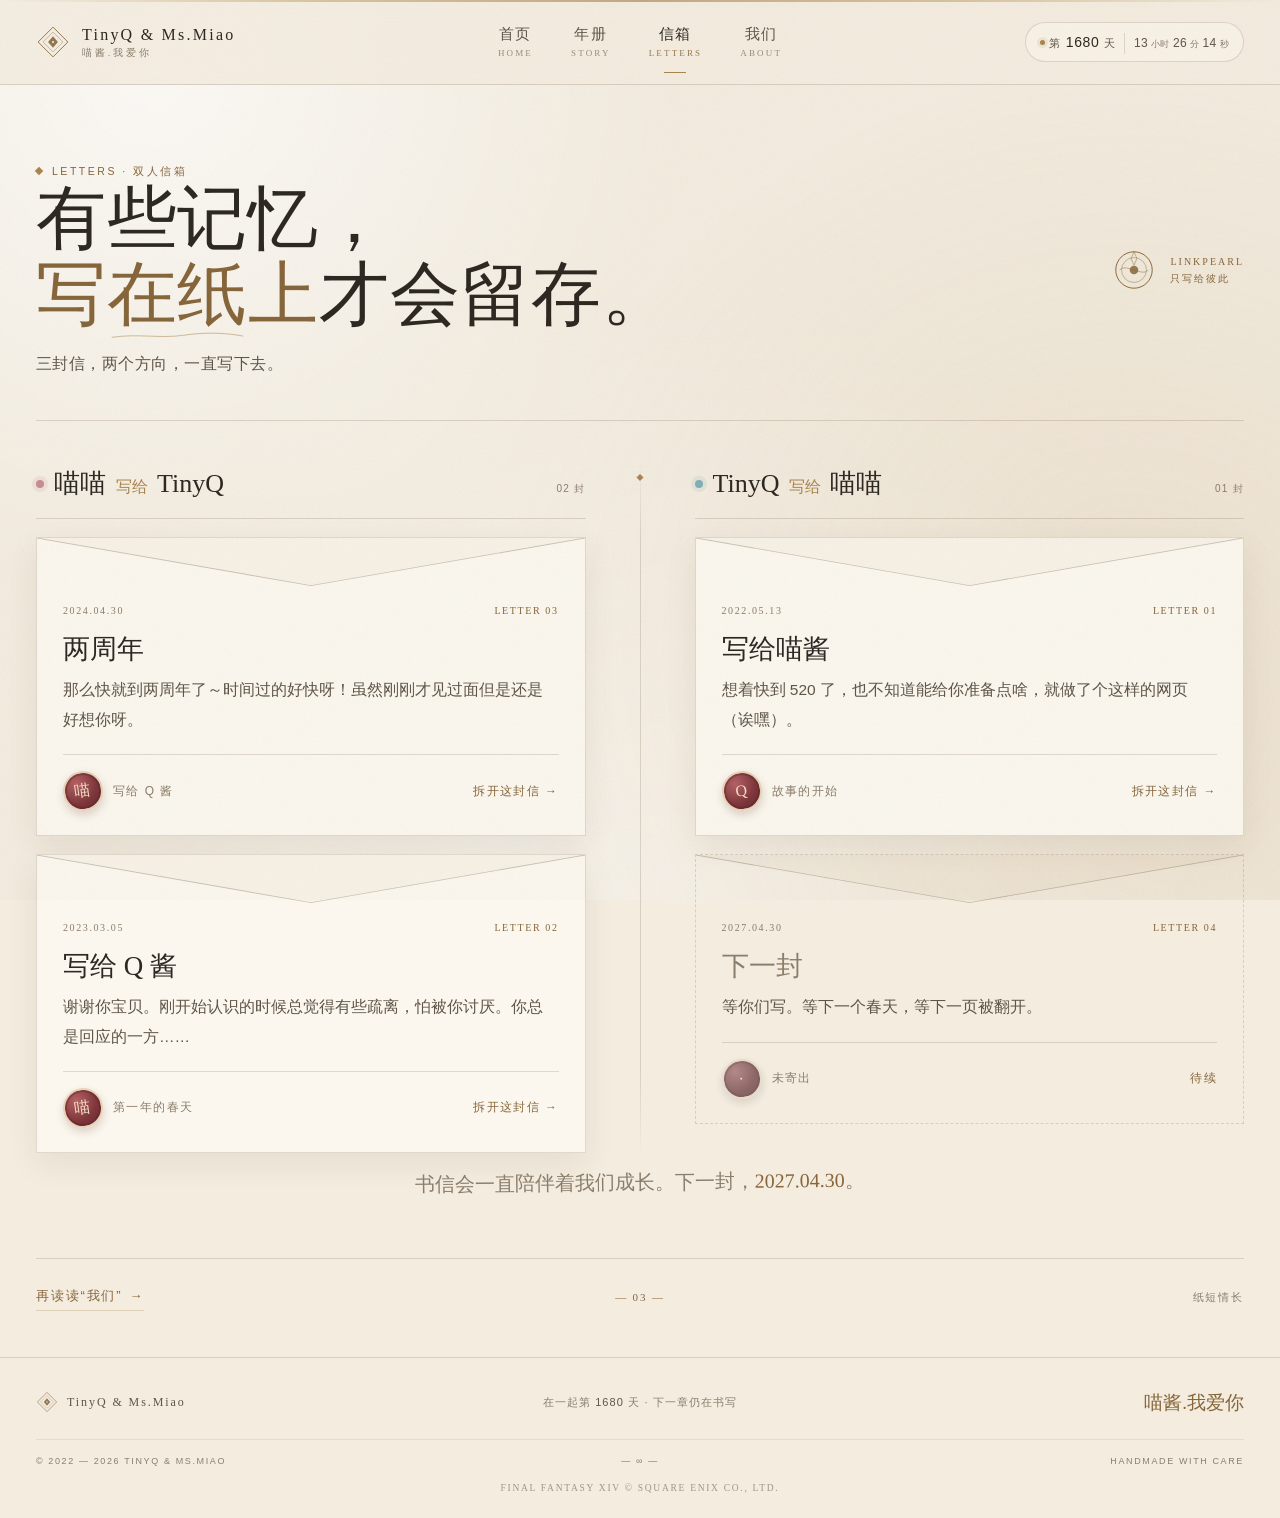
==== commit f15c7e8e: "Add files via upload" ====
--- a/letters/index.html
+++ b/letters/index.html
@@ -1,4 +1,4 @@
-<!DOCTYPE html><html lang="zh-Hans"><head><meta charset="utf-8"><meta name="viewport" content="width=device-width, initial-scale=1"><meta name="description" content="有些话，写在纸上才作数。TinyQ 与 Ms.Miao 的双人信箱。"><meta name="theme-color" content="#f3ecdf"><link rel="icon" href="/favicon.ico"><link rel="canonical" href="https://xn--i2r030l.xn--6qq986b3xl/letters"><meta property="og:type" content="website"><meta property="og:title" content="双人信箱 · 他与她的故事"><meta property="og:description" content="有些话，写在纸上才作数。TinyQ 与 Ms.Miao 的双人信箱。"><meta property="og:url" content="https://xn--i2r030l.xn--6qq986b3xl/letters"><meta property="og:image" content="https://xn--i2r030l.xn--6qq986b3xl/assets/hero.jpg"><meta name="twitter:card" content="summary_large_image"><title>双人信箱 · 他与她的故事</title><link rel="stylesheet" href="/_astro/BaseLayout.D6pAvc5t.css"></head><body data-start="2022-04-30T23:20:00+08:00" data-anniv-month="4" data-anniv-day="30"><div class="grain" aria-hidden="true"></div><svg class="svg-defs" aria-hidden="true" xmlns="http://www.w3.org/2000/svg"><symbol id="crest" viewBox="0 0 48 48"><path d="M24 3 L45 24 L24 45 L3 24 Z" fill="none" stroke="currentColor" stroke-width="1.2"></path><path d="M24 10 L38 24 L24 38 L10 24 Z" fill="none" stroke="currentColor" stroke-width="1" opacity=".55"></path><path d="M24 16 L31 24 L24 32 L17 24 Z" fill="currentColor" opacity=".88"></path><circle cx="24" cy="24" r="1.4" fill="var(--paper-2)"></circle></symbol><symbol id="crystal" viewBox="0 0 40 52"><path d="M20 2 L37 18 L30 45 L20 50 L10 45 L3 18 Z" fill="#fbf7ee" stroke="currentColor" stroke-width="1.1"></path><path d="M20 2 L20 50 M3 18 L37 18 M20 2 L30 45 M20 2 L10 45" fill="none" stroke="currentColor" stroke-width=".65" opacity=".55"></path><path d="M20 8 L31 19 L26 39 L20 44 L14 39 L9 19 Z" fill="#9dc3cd" opacity=".48"></path><path d="M20 8 L20 44 M9 19 L31 19" fill="none" stroke="#fffdf8" stroke-width=".7" opacity=".55"></path></symbol><symbol id="pearl" viewBox="0 0 48 48"><circle cx="24" cy="24" r="19" fill="none" stroke="currentColor" stroke-width="1"></circle><circle cx="24" cy="24" r="13" fill="none" stroke="currentColor" stroke-width=".8" opacity=".55"></circle><circle cx="24" cy="24" r="4.5" fill="currentColor" opacity=".85"></circle><path d="M9 24 C15 16 33 32 39 24" fill="none" stroke="currentColor" stroke-width=".8" opacity=".6"></path><path d="M24 5 L27 12 L24 19 L21 12 Z" fill="none" stroke="currentColor" stroke-width=".8" opacity=".6"></path></symbol></svg><div id="siteShell"><header class="site-header"><div class="shell header-inner"><a class="brand" href="/" aria-label="回到首页"><svg class="brand-mark" aria-hidden="true"><use href="#crest"></use></svg><span class="brand-text"><span class="brand-names">TinyQ &amp; Ms.Miao</span><span class="brand-sub">喵酱.我爱你</span></span></a><nav class="main-nav" aria-label="主导航"><a class="nav-link" href="/"><span>首页</span><small>HOME</small></a><a class="nav-link" href="/story"><span>年册</span><small>STORY</small></a><a class="nav-link active" href="/letters" aria-current="page"><span>信箱</span><small>LETTERS</small></a><a class="nav-link" href="/about"><span>我们</span><small>ABOUT</small></a></nav><div class="header-meta"><span class="day-pill"><i></i> 第 <b data-day>1635</b> 天</span><button class="menu-toggle" type="button" aria-label="打开菜单" aria-expanded="false" aria-controls="mobileNav"><span></span></button></div></div></header><div class="mobile-nav" id="mobileNav" aria-hidden="true"><div class="mobile-nav-top"><span class="brand"><svg class="brand-mark" aria-hidden="true"><use href="#crest"></use></svg><span class="brand-text"><span class="brand-names">TinyQ &amp; Ms.Miao</span><span class="brand-sub">喵酱.我爱你</span></span></span><button class="modal-close" type="button" data-menu-close>关闭</button></div><nav class="mobile-nav-links" aria-label="移动端导航"><a href="/"><small>01</small>首页</a><a href="/story"><small>02</small>年册</a><a href="/letters" aria-current="page"><small>03</small>信箱</a><a href="/about"><small>04</small>我们</a></nav><p class="mobile-nav-note">从零开始的异世界冒险，还在继续。</p></div><main id="app"><section class="view letters active"><div class="shell page-head letters-head"><div><div class="eyebrow"><span class="diamond"></span> LETTERS · 双人信箱</div><h1>有些话，<br><em>写在纸上</em>才作数。</h1><p class="page-lede">三封信，两个方向，一直写下去。</p></div><div class="linkpearl"><svg aria-hidden="true"><use href="#pearl"></use></svg><span>LINKPEARL<br>只写给彼此</span></div></div><div class="shell letters-grid"><div class="mail-column"><div class="mail-column-head"><span class="mail-dot"></span><h2>喵喵 <i>→</i> Q酱</h2><span class="count">02 封</span></div><button class="envelope" type="button" data-letter="2024-04-30"><span class="env-top"><span>2024.04.30</span><span class="env-no">LETTER 03</span></span><h3>两周年</h3><p class="env-excerpt">那么快就到两周年了～时间过的好快呀！虽然刚刚才见过面但是还是好想你呀。</p><span class="env-foot"><span class="seal">喵</span><span>写给 Q 酱</span><span class="env-open">拆开这封信 →</span></span></button><button class="envelope" type="button" data-letter="2023-03-05"><span class="env-top"><span>2023.03.05</span><span class="env-no">LETTER 02</span></span><h3>写给 Q 酱</h3><p class="env-excerpt">谢谢你宝贝。刚开始认识的时候总觉得有些疏离，怕被你讨厌。你总是回应的一方……</p><span class="env-foot"><span class="seal">喵</span><span>第一年的春天</span><span class="env-open">拆开这封信 →</span></span></button></div><div class="mail-divider" aria-hidden="true"></div><div class="mail-column"><div class="mail-column-head"><span class="mail-dot"></span><h2>TinyQ <i>→</i> 喵酱</h2><span class="count">01 封</span></div><button class="envelope" type="button" data-letter="2022-05-13"><span class="env-top"><span>2022.05.13</span><span class="env-no">LETTER 01</span></span><h3>写给喵酱</h3><p class="env-excerpt">想着快到 520 了，也不知道能给你准备点啥，就做了个这样的网页（诶嘿）。</p><span class="env-foot"><span class="seal">Q</span><span>故事的开始</span><span class="env-open">拆开这封信 →</span></span></button><div class="envelope sealed"><span class="env-top"><span>2027.04.30</span><span class="env-no">LETTER 04</span></span><h3>下一封</h3><p class="env-excerpt">等你们写。等下一个春天，等下一页被翻开。</p><span class="env-foot"><span class="seal">·</span><span>未寄出</span><span class="env-open">待续</span></span></div></div></div><div class="shell letters-note">信件会一直写下去。下一封，<span data-next-date>2027.04.30</span>。</div><div class="shell page-foot"><a class="text-link" href="/about">再读读“我们” <span>→</span></a><span class="page-no">— 03 —</span><span>纸短情长</span></div><template id="letter-2024-04-30"><article class="letter-sheet"><div class="letter-sheet-top"><span>LETTER 03</span><span>写于 2024.04.30</span></div><h2>两周年</h2><p class="letter-to">写给 Q 酱 · 喵喵</p><div class="letter-rule"><span></span></div><div class="letter-body"><p>那么快就到两周年了～时间过的好快呀！周年纪念快乐૧(●´৺<code>●)૭૧(●´৺</code>●)૭</p>
+<!DOCTYPE html><html lang="zh-Hans"><head><meta charset="utf-8"><meta name="viewport" content="width=device-width, initial-scale=1"><meta name="description" content="有些记忆，写在纸上会留存。TinyQ 与 Ms.Miao 的双人信箱。"><meta name="theme-color" content="#f3ecdf"><link rel="icon" href="/favicon.ico"><link rel="canonical" href="https://xn--i2r030l.xn--6qq986b3xl/letters"><meta property="og:type" content="website"><meta property="og:title" content="双人信箱 · 他与她的故事"><meta property="og:description" content="有些记忆，写在纸上会留存。TinyQ 与 Ms.Miao 的双人信箱。"><meta property="og:url" content="https://xn--i2r030l.xn--6qq986b3xl/letters"><meta property="og:image" content="https://xn--i2r030l.xn--6qq986b3xl/assets/hero.jpg"><meta name="twitter:card" content="summary_large_image"><title>双人信箱 · 他与她的故事</title><link rel="stylesheet" href="/_astro/BaseLayout.DB21t7tV.css"></head><body data-start="2022-04-30T23:20:00+08:00" data-anniv-month="4" data-anniv-day="30"><div class="grain" aria-hidden="true"></div><svg class="svg-defs" aria-hidden="true" xmlns="http://www.w3.org/2000/svg"><symbol id="crest" viewBox="0 0 48 48"><path d="M24 3 L45 24 L24 45 L3 24 Z" fill="none" stroke="currentColor" stroke-width="1.2"></path><path d="M24 10 L38 24 L24 38 L10 24 Z" fill="none" stroke="currentColor" stroke-width="1" opacity=".55"></path><path d="M24 16 L31 24 L24 32 L17 24 Z" fill="currentColor" opacity=".88"></path><circle cx="24" cy="24" r="1.4" fill="var(--paper-2)"></circle></symbol><symbol id="crystal" viewBox="0 0 40 52"><path d="M20 2 L37 18 L30 45 L20 50 L10 45 L3 18 Z" fill="#fbf7ee" stroke="currentColor" stroke-width="1.1"></path><path d="M20 2 L20 50 M3 18 L37 18 M20 2 L30 45 M20 2 L10 45" fill="none" stroke="currentColor" stroke-width=".65" opacity=".55"></path><path d="M20 8 L31 19 L26 39 L20 44 L14 39 L9 19 Z" fill="#9dc3cd" opacity=".48"></path><path d="M20 8 L20 44 M9 19 L31 19" fill="none" stroke="#fffdf8" stroke-width=".7" opacity=".55"></path></symbol><symbol id="pearl" viewBox="0 0 48 48"><circle cx="24" cy="24" r="19" fill="none" stroke="currentColor" stroke-width="1"></circle><circle cx="24" cy="24" r="13" fill="none" stroke="currentColor" stroke-width=".8" opacity=".55"></circle><circle cx="24" cy="24" r="4.5" fill="currentColor" opacity=".85"></circle><path d="M9 24 C15 16 33 32 39 24" fill="none" stroke="currentColor" stroke-width=".8" opacity=".6"></path><path d="M24 5 L27 12 L24 19 L21 12 Z" fill="none" stroke="currentColor" stroke-width=".8" opacity=".6"></path></symbol></svg><div id="siteShell"><header class="site-header"><div class="shell header-inner"><a class="brand" href="/" aria-label="回到首页"><svg class="brand-mark" aria-hidden="true"><use href="#crest"></use></svg><span class="brand-text"><span class="brand-names">TinyQ &amp; Ms.Miao</span><span class="brand-sub">喵酱.我爱你</span></span></a><nav class="main-nav" aria-label="主导航"><a class="nav-link" href="/"><span>首页</span><small>HOME</small></a><a class="nav-link" href="/story"><span>年册</span><small>STORY</small></a><a class="nav-link active" href="/letters" aria-current="page"><span>信箱</span><small>LETTERS</small></a><a class="nav-link" href="/about"><span>我们</span><small>ABOUT</small></a></nav><div class="header-meta"><span class="day-pill" data-elapsed><i></i><span class="day-count">第 <b data-elapsed-days>1635</b> 天</span><span class="day-clock"><b data-elapsed-hours>00</b> 小时<b data-elapsed-minutes>00</b> 分<b data-elapsed-seconds>00</b> 秒</span></span><button class="menu-toggle" type="button" aria-label="打开菜单" aria-expanded="false" aria-controls="mobileNav"><span></span></button></div></div></header><div class="mobile-nav" id="mobileNav" aria-hidden="true"><div class="mobile-nav-top"><span class="brand"><svg class="brand-mark" aria-hidden="true"><use href="#crest"></use></svg><span class="brand-text"><span class="brand-names">TinyQ &amp; Ms.Miao</span><span class="brand-sub">喵酱.我爱你</span></span></span><button class="modal-close" type="button" data-menu-close>关闭</button></div><nav class="mobile-nav-links" aria-label="移动端导航"><a href="/"><small>01</small>首页</a><a href="/story"><small>02</small>年册</a><a href="/letters" aria-current="page"><small>03</small>信箱</a><a href="/about"><small>04</small>我们</a></nav><p class="mobile-nav-note">从零开始的异世界冒险，还在继续。</p></div><main id="app"><section class="view letters active"><div class="shell page-head letters-head"><div><div class="eyebrow"><span class="diamond"></span> LETTERS · 双人信箱</div><h1>有些记忆，<br><em>写在纸上</em>才会留存。</h1><p class="page-lede">三封信，两个方向，一直写下去。</p></div><div class="linkpearl"><svg aria-hidden="true"><use href="#pearl"></use></svg><span>LINKPEARL<br>只写给彼此</span></div></div><div class="shell letters-grid"><div class="mail-column"><div class="mail-column-head"><span class="mail-dot"></span><h2>喵喵 <i>写给</i> TinyQ</h2><span class="count">02 封</span></div><button class="envelope" type="button" data-letter="2024-04-30"><span class="env-top"><span>2024.04.30</span><span class="env-no">LETTER 03</span></span><h3>两周年</h3><p class="env-excerpt">那么快就到两周年了～时间过的好快呀！虽然刚刚才见过面但是还是好想你呀。</p><span class="env-foot"><span class="seal">喵</span><span>写给 Q 酱</span><span class="env-open">拆开这封信 →</span></span></button><button class="envelope" type="button" data-letter="2023-03-05"><span class="env-top"><span>2023.03.05</span><span class="env-no">LETTER 02</span></span><h3>写给 Q 酱</h3><p class="env-excerpt">谢谢你宝贝。刚开始认识的时候总觉得有些疏离，怕被你讨厌。你总是回应的一方……</p><span class="env-foot"><span class="seal">喵</span><span>第一年的春天</span><span class="env-open">拆开这封信 →</span></span></button></div><div class="mail-divider" aria-hidden="true"></div><div class="mail-column"><div class="mail-column-head"><span class="mail-dot"></span><h2>TinyQ <i>写给</i> 喵喵</h2><span class="count">01 封</span></div><button class="envelope" type="button" data-letter="2022-05-13"><span class="env-top"><span>2022.05.13</span><span class="env-no">LETTER 01</span></span><h3>写给喵酱</h3><p class="env-excerpt">想着快到 520 了，也不知道能给你准备点啥，就做了个这样的网页（诶嘿）。</p><span class="env-foot"><span class="seal">Q</span><span>故事的开始</span><span class="env-open">拆开这封信 →</span></span></button><div class="envelope sealed"><span class="env-top"><span>2027.04.30</span><span class="env-no">LETTER 04</span></span><h3>下一封</h3><p class="env-excerpt">等你们写。等下一个春天，等下一页被翻开。</p><span class="env-foot"><span class="seal">·</span><span>未寄出</span><span class="env-open">待续</span></span></div></div></div><div class="shell letters-note">书信会一直陪伴着我们成长。下一封，<span data-next-date>2027.04.30</span>。</div><div class="shell page-foot"><a class="text-link" href="/about">再读读“我们” <span>→</span></a><span class="page-no">— 03 —</span><span>纸短情长</span></div><template id="letter-2024-04-30"><article class="letter-sheet"><div class="letter-sheet-top"><span>LETTER 03</span><span>写于 2024.04.30</span></div><h2>两周年</h2><p class="letter-to">写给 Q 酱 · 喵喵</p><div class="letter-rule"><span></span></div><div class="letter-body"><p>那么快就到两周年了～时间过的好快呀！周年纪念快乐૧(●´৺<code>●)૭૧(●´৺</code>●)૭</p>
 <p>虽然刚刚才见过面但是还是好想你呀！不过哦我们之间的距离真的相隔好远呀。他们都说不行，但我觉得我一定要试试才行。不过父母的言语说到底是建议，他们总说我这是为你好。我当然也知道啦！可是这是我自己的决定，我还是想好好努力一下！只是有些迷茫，不知道该往什么方向努力(＞＜)</p>
 <p>如果能够和你在一起就像考好成绩的奖励，那我一定会拼了命的达到目标的！可是现在谁又能再赋予我奖励呢……</p>
 <p>宝宝，希望你也不要太有压力～过程努力过，结果就听天由命吧～就像你说的“祂”会给我们答案～</p>
@@ -11,4 +11,4 @@
 <p>我们相互之间认识的时间其实并不算长，还有好多话想找你聊聊，想去试着了解你的一切。我也是个大笨蛋，根本就不会谈恋爱，有时候我也不知道该去为你做些什么才好。甚至还不会说话，容易得罪人，有些消息可能也不知道该怎么回复。也不知道你有多喜欢我，不知道在你眼中我到底哪里好呢。但我会去试着变得更加喜欢你、了解你。慢慢来吧，毕竟还有好多东西需要一点一点去互相了解呢。</p>
 <p>网恋什么的我真的不懂捏，所以有时候真不知道该怎么做才好，也不知道我们会不会什么时候在哪里停下脚步。但是网页最下方的计数器正记录着我们在一起成长的日子捏，一起去见证明天会是怎样的未来吧。</p>
 <p>如果喜欢我的话以后还请多多说出来哦，我会很开心的啦。喜欢你！Mua！</p>
-</div><p class="letter-sign">喜欢你！Mua！</p><p class="letter-date">2022.05.13</p><div class="letter-seal-wrap"><span class="seal">Q</span></div><p class="letter-tail">这一封，是网页最开始的样子。</p></article></template></section></main><footer class="site-footer"><div class="shell footer-inner"><div class="footer-brand"><svg aria-hidden="true"><use href="#crest"></use></svg><span>TinyQ &amp; Ms.Miao</span></div><div class="footer-day">在一起第 <b data-day>1635</b> 天 · 下一章仍在书写</div><span class="footer-link">喵酱.我爱你</span></div><div class="shell footer-small"><span>© 2022 — <span id="currentYear">2026</span> TinyQ &amp; Ms.Miao</span><span>— ∞ —</span><span>Handmade with care</span></div><p class="footer-credit">FINAL FANTASY XIV © SQUARE ENIX CO., LTD.</p></footer></div><div class="letter-modal" id="letterModal" role="dialog" aria-modal="true" aria-labelledby="letterModalLabel"><div class="modal-backdrop" data-close></div><div class="modal-panel"><div class="modal-bar"><span class="bar-label" id="letterModalLabel">LETTERS · 双人信箱</span><div class="modal-actions"><button class="font-btn" type="button" data-font="down" aria-label="缩小字号">A−</button><button class="font-btn" type="button" data-font="up" aria-label="放大字号">A+</button><button class="modal-close" type="button" data-close>返回信箱</button></div></div><div class="modal-scroll" id="modalScroll"></div></div></div><script type="module" src="/_astro/BaseLayout.astro_astro_type_script_index_0_lang.CU-1bhXB.js"></script></body></html>+</div><p class="letter-sign">喜欢你！Mua！</p><p class="letter-date">2022.05.13</p><div class="letter-seal-wrap"><span class="seal">Q</span></div><p class="letter-tail">这一封，是网页最开始的样子。</p></article></template></section></main><footer class="site-footer"><div class="shell footer-inner"><div class="footer-brand"><svg aria-hidden="true"><use href="#crest"></use></svg><span>TinyQ &amp; Ms.Miao</span></div><div class="footer-day">在一起第 <b data-day>1635</b> 天 · 下一章仍在书写</div><span class="footer-link">喵酱.我爱你</span></div><div class="shell footer-small"><span>© 2022 — <span id="currentYear">2026</span> TinyQ &amp; Ms.Miao</span><span>— ∞ —</span><span>Handmade with care</span></div><p class="footer-credit">FINAL FANTASY XIV © SQUARE ENIX CO., LTD.</p></footer></div><div class="letter-modal" id="letterModal" role="dialog" aria-modal="true" aria-labelledby="letterModalLabel"><div class="modal-backdrop" data-close></div><div class="modal-panel"><div class="modal-bar"><span class="bar-label" id="letterModalLabel">LETTERS · 双人信箱</span><div class="modal-actions"><button class="font-btn" type="button" data-font="down" aria-label="缩小字号">A−</button><button class="font-btn" type="button" data-font="up" aria-label="放大字号">A+</button><button class="modal-close" type="button" data-close>返回信箱</button></div></div><div class="modal-scroll" id="modalScroll"></div></div></div><script type="module" src="/_astro/BaseLayout.astro_astro_type_script_index_0_lang.pv196wX0.js"></script></body></html>
--- a/_astro/BaseLayout.DB21t7tV.css
+++ b/_astro/BaseLayout.DB21t7tV.css
@@ -0,0 +1 @@
+:root{--paper:#f3ecdf;--paper-2:#fbf7ee;--paper-3:#eee3d3;--ink:#2d2822;--ink-soft:#5f5548;--muted:#8b7d6b;--gold:#a9854f;--gold-deep:#87663a;--gold-soft:#cbb080;--line:#5d4c352e;--line-strong:#5d4c3552;--sakura:#c98d91;--sakura-soft:#e7c4c4;--aether:#83aeba;--serif:"Palatino Linotype", "Iowan Old Style", "Songti SC", "STSong", "SimSun", serif;--sans:"Optima", "Segoe UI", "Microsoft YaHei", "PingFang SC", sans-serif;--hand:"KaiTi", "STKaiti", "Segoe UI", cursive;--latin:"Palatino Linotype", "Iowan Old Style", Georgia, serif;--shadow:0 22px 60px #48361f21;--shadow-soft:0 10px 30px #48361f14}*{box-sizing:border-box}html{scroll-behavior:smooth}body{min-width:320px;color:var(--ink);background:var(--paper);font-family:var(--sans);-webkit-font-smoothing:antialiased;text-rendering:optimizelegibility;margin:0;font-size:15px;line-height:1.75;overflow-x:hidden}body:before{content:"";z-index:0;pointer-events:none;background:radial-gradient(circle at 12% 8%,#ffffffb3,#0000 38%),radial-gradient(circle at 88% 78%,#c7a57729,#0000 48%),radial-gradient(circle at 50% 100%,#ffffff61,#0000 55%);position:fixed;inset:0}body.modal-open,body.menu-open{overflow:hidden}::selection{color:var(--ink);background:#a9854f40}::-webkit-scrollbar{width:10px;height:10px}::-webkit-scrollbar-track{background:var(--paper)}::-webkit-scrollbar-thumb{border:3px solid var(--paper);background:#87663a59;border-radius:10px}a{color:inherit;text-decoration:none}button{color:inherit;font:inherit;cursor:pointer;background:0 0;border:0;margin:0;padding:0}img{max-width:100%;display:block}h1,h2,h3,h4,p,blockquote,figure{margin:0}:focus-visible{outline:2px solid var(--gold);outline-offset:4px}.grain{z-index:9999;pointer-events:none;opacity:.13;mix-blend-mode:multiply;background-image:url("data:image/svg+xml,%3Csvg xmlns='http://www.w3.org/2000/svg' width='180' height='180'%3E%3Cfilter id='n'%3E%3CfeTurbulence type='fractalNoise' baseFrequency='.9' numOctaves='3' stitchTiles='stitch'/%3E%3C/filter%3E%3Crect width='100%25' height='100%25' filter='url(%23n)' opacity='.55'/%3E%3C/svg%3E");position:fixed;inset:0}.svg-defs{width:0;height:0;position:absolute;overflow:hidden}.shell{z-index:2;width:min(1400px,100% - 72px);margin-inline:auto;position:relative}.site-header{z-index:100;border-bottom:1px solid var(--line);backdrop-filter:blur(16px)saturate(1.1);background:#f3ecdfd6;position:sticky;top:0}.site-header:before{content:"";background:linear-gradient(90deg, transparent, var(--gold-soft) 24%, var(--gold) 50%, var(--gold-soft) 76%, transparent);opacity:.65;height:2px;position:absolute;top:0;left:0;right:0}.header-inner{grid-template-columns:1fr auto 1fr;align-items:center;gap:32px;height:84px;display:grid}.brand{align-items:center;gap:12px;width:max-content;display:inline-flex}.brand-mark{width:34px;height:34px;color:var(--gold-deep);flex:none}.brand-text{flex-direction:column;gap:2px;display:flex}.brand-names{font-family:var(--latin);letter-spacing:.14em;white-space:nowrap;font-size:14px;line-height:1.25}.brand-sub{letter-spacing:.34em;color:var(--muted);font-size:8px;line-height:1.3}.main-nav{justify-self:center;align-items:center;gap:34px;display:flex}.nav-link{color:var(--ink-soft);flex-direction:column;align-items:center;gap:2px;padding:6px 2px;transition:color .25s;display:flex;position:relative}.nav-link span{letter-spacing:.1em;font-size:13px;line-height:1.4}.nav-link small{font-family:var(--latin);letter-spacing:.26em;color:var(--muted);opacity:.85;font-size:7px}.nav-link:after{content:"";background:var(--gold);width:0;height:1px;transition:width .25s;position:absolute;bottom:-6px;left:50%;transform:translate(-50%)}.nav-link.active{color:var(--ink)}.nav-link.active small{color:var(--gold-deep)}.nav-link.active:after{width:22px}.nav-link:hover{color:var(--ink)}.header-meta{justify-self:end;align-items:center;gap:16px;display:flex}.day-pill{border:1px solid var(--line);color:var(--ink-soft);letter-spacing:.12em;white-space:nowrap;font-variant-numeric:tabular-nums;background:#fbf7ee80;border-radius:999px;align-items:baseline;gap:4px;padding:6px 12px;font-size:9px;display:inline-flex}.day-pill i{background:var(--gold);border-radius:50%;align-self:center;width:5px;height:5px;box-shadow:0 0 0 3px #a9854f1f}.day-pill .day-count{white-space:nowrap}.day-pill .day-count b{color:var(--ink);letter-spacing:.04em;font-size:12px;font-weight:500}.day-pill .day-clock{border-left:1px solid var(--line);color:var(--muted);letter-spacing:.05em;white-space:nowrap;align-items:baseline;gap:3px;margin-left:4px;padding-left:9px;font-size:8px;display:inline-flex}.day-pill .day-clock b{color:var(--ink-soft);letter-spacing:.03em;font-size:10px;font-weight:500}.menu-toggle{border:1px solid var(--line);place-items:center;width:38px;height:38px;display:none}.menu-toggle span{background:var(--ink);width:16px;height:1px;display:block;position:relative}.menu-toggle span:before,.menu-toggle span:after{content:"";background:var(--ink);width:16px;height:1px;position:absolute;left:0}.menu-toggle span:before{top:-5px}.menu-toggle span:after{top:5px}.mobile-nav{z-index:200;background:var(--paper);flex-direction:column;padding:28px;display:none;position:fixed;inset:0;overflow-y:auto}.mobile-nav.open{animation:.25s both fadeIn;display:flex}.mobile-nav-top{border-bottom:1px solid var(--line);justify-content:space-between;align-items:center;padding-bottom:24px;display:flex}.mobile-nav-links{flex-direction:column;margin-top:40px;display:flex}.mobile-nav-links a{border-bottom:1px solid var(--line);font-family:var(--serif);align-items:baseline;gap:16px;padding:20px 0;font-size:30px;display:flex}.mobile-nav-links a small{font-family:var(--latin);letter-spacing:.25em;color:var(--gold-deep);font-size:9px}.mobile-nav-note{color:var(--muted);font-family:var(--hand);margin-top:auto;padding-top:44px;font-size:17px}.eyebrow{color:var(--gold-deep);letter-spacing:.27em;text-transform:uppercase;align-items:center;gap:10px;font-size:9px;line-height:1.6;display:flex}.eyebrow .diamond{background:var(--gold);flex:none;width:6px;height:6px;transform:rotate(45deg)}h1,h2,h3{font-family:var(--serif);font-weight:400}h1{letter-spacing:.01em;font-size:clamp(46px,5.5vw,76px);line-height:1.08}h1 em{color:var(--gold-deep);font-style:normal;position:relative}h1 em:after{content:"";background:url("data:image/svg+xml,%3Csvg xmlns='http://www.w3.org/2000/svg' viewBox='0 0 200 12'%3E%3Cpath d='M2 8 C40 2 74 10 108 5 S170 1 198 6' fill='none' stroke='%23a9854f' stroke-width='1.4' stroke-linecap='round' opacity='.55'/%3E%3C/svg%3E") 50%/100% 100% no-repeat;height:8px;position:absolute;bottom:-7px;left:2px;right:2px}.page-head{border-bottom:1px solid var(--line);justify-content:space-between;align-items:flex-end;gap:40px;padding:78px 0 42px;display:flex}.page-head .page-lede{color:var(--ink-soft);letter-spacing:.03em;margin-top:18px;font-size:14px}.page-stamp{text-align:center;border:1px solid var(--gold-soft);width:128px;height:128px;color:var(--gold-deep);letter-spacing:.2em;box-shadow:inset 0 0 0 5px var(--paper), inset 0 0 0 6px #a9854f40;border-radius:50%;flex:none;place-items:center;font-size:8px;line-height:1.8;display:grid;position:relative;transform:rotate(6deg)}.page-stamp:after{content:"";border:1px dashed #a9854f73;border-radius:50%;position:absolute;inset:15px}.page-stamp b{font-family:var(--serif);letter-spacing:.12em;font-size:16px;font-weight:400;display:block}.page-foot{border-top:1px solid var(--line);color:var(--muted);letter-spacing:.17em;grid-template-columns:minmax(0,1fr) auto minmax(0,1fr);align-items:center;gap:20px;padding:26px 0 46px;font-size:9px;display:grid}.page-foot>*{white-space:nowrap}.page-foot>:first-child{justify-self:start}.page-foot>:last-child{text-align:right;justify-self:end}.page-foot .page-no{font-family:var(--latin);color:var(--gold-deep);justify-self:center}.text-link{color:var(--gold-deep);letter-spacing:.14em;border-bottom:1px solid #a9854f47;align-items:center;gap:7px;padding-bottom:2px;font-size:10px;transition:border-color .2s;display:inline-flex}.text-link:hover{border-bottom-color:var(--gold)}.text-link span{transition:transform .2s}.text-link:hover span{transform:translate(3px)}.ff-corners{position:relative}.ff-corners:before,.ff-corners:after{content:"";border-color:var(--gold);pointer-events:none;opacity:.8;border-style:solid;width:17px;height:17px;position:absolute}.ff-corners:before{border-width:1px 0 0 1px;top:7px;left:7px}.ff-corners:after{border-width:0 1px 1px 0;bottom:7px;right:7px}.home-hero{position:relative;overflow:hidden}.petals{z-index:1;pointer-events:none;width:100%;height:100%;position:absolute;inset:0}.home-hero-inner{grid-template-columns:minmax(360px,460px) minmax(0,1fr);align-items:center;gap:78px;min-height:calc(100vh - 84px);padding-top:62px;padding-bottom:82px;display:grid}.hero-art{padding:10px 8px 0;position:relative}.art-mat{box-shadow:var(--shadow);background:#fffdf8;border:1px solid #80684a2e;padding:12px 12px 46px;position:relative;transform:rotate(-1.4deg)}.art-mat:after{content:"";pointer-events:none;position:absolute;inset:12px 12px 46px;box-shadow:inset 0 0 0 1px #80684a24}.art-mat img{aspect-ratio:4/5;object-fit:cover;object-position:center 27%;filter:saturate(.94)contrast(.98);width:100%}.tape{z-index:3;pointer-events:none;background:#dfbea79e;position:absolute;box-shadow:0 2px 5px #5d4c3514}.tape:before,.tape:after{content:"";background:#ffffff3d;width:4px;position:absolute;top:0;bottom:0}.tape:before{left:0}.tape:after{right:0}.tape-a{width:108px;height:27px;top:-13px;left:50%;transform:translate(-50%)rotate(-2.5deg)}.tape-b{opacity:.72;width:76px;height:20px;top:34%;right:-22px;transform:rotate(84deg)}.art-meta{color:var(--muted);letter-spacing:.2em;text-transform:uppercase;justify-content:space-between;gap:20px;margin:30px 3px 0;font-size:8px;display:flex}.hand-note{font-family:var(--hand);color:var(--gold-deep);font-size:17px;line-height:1.5}.art-note{margin-top:9px;display:inline-block;transform:rotate(-2deg)}.art-stamp{text-align:center;width:86px;height:86px;color:var(--gold-deep);font-family:var(--latin);letter-spacing:.17em;box-shadow:var(--shadow-soft);z-index:4;background:#fbf7eedb;border:1px solid #a9854fa6;border-radius:50%;place-items:center;font-size:8px;line-height:1.65;display:grid;position:absolute;bottom:18px;right:-18px;transform:rotate(8deg)}.art-stamp b{font-family:var(--serif);letter-spacing:.08em;font-size:15px;font-weight:400;display:block}.hero-copy{max-width:630px;padding-top:10px;position:relative}.hero-copy:before{content:var(--chapter-no,"05");z-index:-1;font-family:var(--latin);color:var(--gold);opacity:.055;pointer-events:none;font-size:250px;line-height:1;position:absolute;top:-66px;right:-20px}.hero-copy h1{margin-top:18px}.hero-copy .names{font-family:var(--latin);letter-spacing:.24em;color:var(--ink-soft);margin-top:24px;font-size:15px}.hero-copy .names span{color:var(--gold);padding:0 4px}.hero-copy .lede{color:var(--ink-soft);letter-spacing:.06em;margin-top:11px;font-size:14px}.counter-block{margin-top:28px}.counter{align-items:baseline;gap:11px;display:flex}.counter>span{color:var(--ink-soft);letter-spacing:.08em;font-size:11px}.counter strong{font-family:var(--serif);letter-spacing:.01em;font-variant-numeric:tabular-nums;color:var(--ink);font-size:clamp(54px,6.3vw,82px);font-weight:400;line-height:.88}.counter-sub{color:var(--muted);letter-spacing:.2em;text-transform:uppercase;margin-top:10px;font-size:8px}.meta-grid{border-top:1px solid var(--line);border-bottom:1px solid var(--line);grid-template-columns:repeat(3,1fr);gap:16px;margin-top:25px;padding:14px 0;display:grid}.meta-grid span{color:var(--muted);letter-spacing:.14em;margin-bottom:4px;font-size:8px;display:block}.meta-grid b{letter-spacing:.03em;font-size:12px;font-weight:500}.meta-grid i{color:var(--gold-deep);font-style:normal}.hero-copy blockquote{border-left:1px solid var(--gold-soft);font-family:var(--serif);color:var(--ink-soft);margin-top:24px;padding:3px 0 3px 18px;font-size:15px;line-height:1.9}.hero-copy blockquote cite{font-family:var(--sans);letter-spacing:.17em;color:var(--muted);margin-top:7px;font-size:8px;font-style:normal;display:block}.hero-actions{flex-wrap:wrap;gap:11px;margin-top:27px;display:flex}.quest-btn{border:1px solid var(--gold);color:var(--ink);letter-spacing:.12em;background:0 0;align-items:center;gap:9px;padding:12px 20px;font-size:11px;line-height:1.2;transition:background .25s,color .25s,box-shadow .25s,transform .25s;display:inline-flex}.btn-job{object-fit:contain;opacity:.95;flex:none;width:17px;height:17px}.quest-btn.primary{background:var(--ink);color:var(--paper-2);border-color:var(--ink)}.quest-btn:hover{box-shadow:var(--shadow-soft);background:var(--gold-deep);border-color:var(--gold-deep);color:var(--paper-2);transform:translateY(-2px)}.quest-btn.primary:hover{border-color:var(--gold);color:var(--paper-2);background:#3b342b}.quest-note{background:var(--ink);color:var(--paper-2);letter-spacing:.12em;border:1px solid #a9854f73;align-items:center;gap:10px;margin-top:23px;padding:11px 14px;font-size:9px;display:flex}.quest-mark{border:1px solid var(--gold-soft);width:22px;height:22px;color:var(--gold-soft);font-family:var(--latin);border-radius:50%;place-items:center;font-size:11px;display:grid}.quest-note b{color:var(--gold-soft);letter-spacing:.08em;font-weight:400}.quest-progress{color:#cbb080b8;font-family:var(--latin);letter-spacing:.16em;margin-left:auto;font-size:8px}.job-ico{object-fit:contain;flex:none;width:18px;height:18px;display:block}.quest-mark .job-ico{width:16px;height:16px}.quest-jobs{display:none}.home-recent{padding-top:26px;padding-bottom:82px}.section-head{border-bottom:1px solid var(--line);justify-content:space-between;align-items:flex-end;gap:30px;padding-bottom:22px;display:flex}.section-head h2{letter-spacing:.02em;margin-top:8px;font-size:30px;line-height:1.2}.recent-grid{grid-template-columns:repeat(3,1fr);gap:22px;margin-top:24px;display:grid}.recent-card{background:var(--paper-2);border:1px solid var(--line);min-height:310px;box-shadow:var(--shadow-soft);flex-direction:column;padding:22px;transition:transform .3s,box-shadow .3s;display:flex;position:relative}.recent-card:hover{box-shadow:var(--shadow);transform:translateY(-4px)}.recent-card .kicker{color:var(--gold-deep);font-family:var(--latin);letter-spacing:.2em;font-size:9px}.recent-card h3{margin-top:12px;font-size:24px;line-height:1.35}.recent-card p{color:var(--ink-soft);margin-top:10px;font-size:13px;line-height:1.9}.recent-card .card-foot{border-top:1px solid var(--line);letter-spacing:.08em;color:var(--muted);justify-content:space-between;align-items:center;gap:12px;margin-top:auto;padding-top:18px;font-size:9px;display:flex}.recent-card .card-foot b{color:var(--ink-soft);font-weight:400}.recent-letter{background:linear-gradient(145deg,#f5e7df,#f8eee5);overflow:hidden}.quote-mark{font-family:var(--latin);color:var(--sakura);opacity:.16;pointer-events:none;font-size:170px;line-height:1;position:absolute;top:-22px;right:14px}.recent-letter .letter-lines{opacity:.7;background:repeating-linear-gradient(#0000 0 8px,#78604421 8px 9px);height:38px;margin-top:18px}.recent-letter .seal{width:40px;height:40px;font-size:16px}.recent-photo{padding:0;overflow:hidden}.recent-photo img{object-fit:cover;filter:saturate(.9)contrast(.98);width:100%;height:158px}.recent-photo .photo-body{flex-direction:column;flex:1;padding:18px 20px 20px;display:flex}.recent-photo h3{margin-top:8px}.recent-photo .card-foot{margin-top:auto}.image-label{color:var(--paper-2);font-family:var(--latin);letter-spacing:.18em;backdrop-filter:blur(4px);background:#2d2822b3;padding:5px 8px;font-size:7px;position:absolute;top:14px;left:16px}.recent-about{padding:0;overflow:hidden}.recent-about img{object-fit:cover;object-position:center 42%;width:100%;height:132px}.recent-about .photo-body{flex-direction:column;flex:1;padding:18px 20px 20px;display:flex}.recent-about blockquote{font-family:var(--serif);color:var(--gold-deep);margin-top:10px;font-size:15px}.home-closing{text-align:center;border-top:1px solid var(--line);padding:70px 0 82px;position:relative}.home-closing .kicker{color:var(--gold-deep);font-family:var(--latin);letter-spacing:.28em;font-size:8px}.home-closing h2{margin-top:16px;font-size:clamp(34px,4vw,50px);line-height:1.35}.home-closing p{color:var(--muted);letter-spacing:.16em;margin-top:13px;font-size:10px}.closing-line{background:linear-gradient(var(--gold-soft), transparent);width:1px;height:38px;margin:0 auto 22px}.closing-ornament{color:var(--gold);justify-content:center;align-items:center;gap:12px;margin-top:24px;display:flex}.closing-ornament span{background:currentColor;width:5px;height:5px;transform:rotate(45deg)}.closing-ornament:before,.closing-ornament:after{content:"";background:linear-gradient(90deg, transparent, var(--gold-soft));width:64px;height:1px;display:block}.closing-ornament:after{transform:scaleX(-1)}.story-layout{grid-template-columns:232px minmax(0,1fr);align-items:start;gap:62px;padding-top:44px;padding-bottom:20px;display:grid}.quest-sidebar{min-width:0;position:sticky;top:112px}.quest-card{background:var(--paper-2);border:1px solid var(--line);box-shadow:var(--shadow-soft);padding:20px 18px 16px}.quest-card-title{border-bottom:1px solid var(--line);color:var(--gold-deep);letter-spacing:.18em;justify-content:space-between;align-items:baseline;padding-bottom:13px;font-size:10px;display:flex}.quest-card-title span{font-family:var(--latin);color:var(--muted);letter-spacing:.1em;font-size:10px}.year-list{flex-direction:column;display:flex}.year-list button{text-align:left;width:100%;color:var(--ink-soft);border-bottom:1px solid #5d4c351a;grid-template-columns:32px 1fr auto;align-items:center;gap:7px;padding:11px 8px;transition:background .2s,color .2s;display:grid}.year-list button:hover{background:#a9854f12}.year-list button.active{background:var(--ink);color:var(--paper-2)}.year-list button .y{font-family:var(--latin);letter-spacing:.06em;font-size:11px}.year-list button .n{letter-spacing:.03em;white-space:nowrap;font-size:10px}.year-list button .s{color:var(--muted);letter-spacing:.1em;font-size:7px}.year-list button.active .y{color:var(--gold-soft)}.year-list button.active .s{color:#cbb080cc}.year-list button .diamond-mark{background:var(--gold);opacity:0;width:4px;height:4px;transform:rotate(45deg)}.year-list button.active .diamond-mark{opacity:1}.quest-footer{border-top:1px dashed var(--line);color:var(--muted);font-family:var(--hand);margin-top:14px;padding-top:12px;font-size:14px}.year-panels{min-width:0}.year-panel{display:none}.year-panel.active{animation:.45s both riseIn;display:block}.year-head{border-bottom:1px solid var(--line);padding-bottom:25px;position:relative;overflow:hidden}.year-head:after{content:attr(data-year);font-family:var(--latin);color:var(--gold);opacity:.06;pointer-events:none;font-size:150px;line-height:1;position:absolute;top:-30px;right:-8px}.chapter-no{color:var(--gold-deep);font-family:var(--latin);letter-spacing:.24em;font-size:9px}.year-head h2{margin-top:10px;font-size:clamp(32px,3.6vw,46px);line-height:1.2}.year-head p{color:var(--ink-soft);margin-top:8px;font-size:13px}.year-meta{color:var(--muted);letter-spacing:.18em;text-transform:uppercase;margin-top:18px;font-size:8px}.timeline{padding:35px 0 0 58px;position:relative}.timeline:before{content:"";background:linear-gradient(var(--gold-soft), #a9854f1f 75%, transparent);width:1px;position:absolute;top:44px;bottom:12px;left:16px}.tl-item{margin-bottom:46px;position:relative}.tl-item:last-child{margin-bottom:0}.tl-node{width:34px;height:44px;color:var(--gold);position:absolute;top:1px;left:-59px}.tl-node svg{width:100%;height:100%}.tl-date{color:var(--gold-deep);font-family:var(--latin);letter-spacing:.16em;font-size:10px}.tl-date span{color:var(--muted);font-family:var(--sans);letter-spacing:.1em;margin-top:2px;font-size:8px;display:block}.tl-card{background:var(--paper-2);border:1px solid var(--line);box-shadow:var(--shadow-soft);margin-top:9px;padding:23px 24px 21px;position:relative}.tl-card.has-photo{grid-template-columns:minmax(0,1.25fr) minmax(0,.75fr);align-items:start;gap:22px;display:grid}.tl-card-head{grid-column:1/-1;padding-right:66px}.tl-tag{color:var(--gold-deep);letter-spacing:.18em;text-transform:uppercase;font-size:8px}.tl-card h3{margin-top:8px;font-size:25px;line-height:1.35}.tl-card p{color:var(--ink-soft);margin-top:12px;font-size:14px;line-height:1.95}.tl-card blockquote{border-left:1px solid var(--gold-soft);font-family:var(--serif);color:var(--gold-deep);margin-top:12px;padding-left:14px;font-size:17px;line-height:1.8}.tl-photo{margin-top:3px}.tl-photo img{aspect-ratio:16/10;object-fit:cover;filter:saturate(.9);border:1px solid #5d4c3524;width:100%}.tl-photo .hand-note{text-align:right;margin-top:7px;font-size:14px;display:block;transform:rotate(-1deg)}.tl-stamp{width:55px;height:55px;color:var(--gold-deep);font-family:var(--latin);letter-spacing:.12em;text-align:center;opacity:.8;border:1px solid #a9854f8c;border-radius:50%;place-items:center;font-size:6px;line-height:1.5;display:grid;position:absolute;top:19px;right:19px;transform:rotate(9deg)}.tl-stamp b{font-family:var(--serif);letter-spacing:.04em;font-size:11px;font-weight:400;display:block}.tl-quote{border-left:2px solid var(--sakura);font-family:var(--serif);color:var(--ink-soft);background:#e7c4c42e;margin-top:12px;padding:18px 20px;font-size:18px;line-height:1.8}.tl-quote cite{font-family:var(--sans);letter-spacing:.16em;color:var(--muted);margin-top:8px;font-size:8px;font-style:normal;display:block}.duty-stamp{color:#a86167;opacity:.95;border-color:#a861678c}.empty-card{box-shadow:none;background:#fbf7ee73;border-style:dashed;flex-direction:column;justify-content:center;min-height:220px;display:flex}.empty-card h3{color:var(--muted)}.empty-card p{max-width:440px}.empty-note{font-family:var(--hand);color:var(--gold-deep);margin-top:20px;font-size:20px;transform:rotate(-1deg)}.template-chips{flex-wrap:wrap;gap:7px;margin-top:18px;display:flex}.template-chips span{border:1px solid var(--line);color:var(--muted);letter-spacing:.08em;padding:5px 9px;font-size:8px}.current-card{background:var(--ink);color:var(--paper-2);box-shadow:var(--shadow);border-color:#cbb0808c}.current-card .tl-tag{color:var(--gold-soft)}.current-card h3{color:var(--paper-2)}.current-card p{color:#fbf7eeb8}.current-card .current-meta{border-top:1px solid #cbb08040;flex-wrap:wrap;gap:26px;margin-top:22px;padding-top:18px;display:flex}.current-meta span{color:#cbb080a6;letter-spacing:.16em;font-size:7px;display:block}.current-meta b{color:var(--gold-soft);font-family:var(--latin);letter-spacing:.06em;margin-top:4px;font-size:12px;font-weight:400;display:block}.current-progress{margin-top:20px}.current-progress .bar{background:#fbf7ee24;height:3px;overflow:hidden}.current-progress .bar:after{content:"";background:linear-gradient(90deg, var(--gold), var(--gold-soft));width:76%;height:100%;display:block}.current-progress small{color:#fbf7ee80;letter-spacing:.12em;justify-content:space-between;margin-top:6px;font-size:7px;display:flex}.chapter-end{color:var(--muted);font-family:var(--latin);letter-spacing:.18em;align-items:center;gap:16px;margin-top:34px;font-size:8px;display:flex}.chapter-end:before,.chapter-end:after{content:"";background:var(--line);flex:1;height:1px}.chapter-end span{flex:none}.letters-head{align-items:center}.linkpearl{color:var(--gold-deep);align-items:center;gap:13px;display:flex}.linkpearl svg{width:46px;height:46px}.linkpearl span{font-family:var(--latin);letter-spacing:.2em;font-size:8px;line-height:1.7}.letters-grid{grid-template-columns:minmax(0,1fr) 1px minmax(0,1fr);gap:46px;padding-top:40px;display:grid}.mail-divider{background:linear-gradient(transparent, var(--line) 12%, var(--line) 88%, transparent);position:relative}.mail-divider:after{content:"";background:var(--gold);width:5px;height:5px;position:absolute;top:14px;left:50%;transform:translate(-50%)rotate(45deg)}.mail-column-head{border-bottom:1px solid var(--line);align-items:baseline;gap:10px;padding-bottom:12px;display:flex}.mail-column-head h2{font-size:22px}.mail-column-head h2 i{color:var(--gold);font-style:normal;font-family:var(--sans);padding:0 3px;font-size:14px}.mail-column-head .count{color:var(--muted);letter-spacing:.13em;margin-left:auto;font-size:8px}.mail-dot{background:var(--sakura);border-radius:50%;align-self:center;width:6px;height:6px;box-shadow:0 0 0 4px #c98d9124}.mail-column:nth-child(3) .mail-dot{background:var(--aether);box-shadow:0 0 0 4px #83aeba24}.envelope{text-align:left;background:var(--paper-2);border:1px solid var(--line);width:100%;box-shadow:var(--shadow-soft);margin-top:18px;padding:58px 22px 20px;transition:transform .28s,box-shadow .28s,background .28s;display:block;position:relative;overflow:hidden}.envelope:hover{box-shadow:var(--shadow);background:#fffaf2;transform:translateY(-4px)}.envelope:before{content:"";pointer-events:none;background:url("data:image/svg+xml,%3Csvg xmlns='http://www.w3.org/2000/svg' viewBox='0 0 100 48' preserveAspectRatio='none'%3E%3Cpath d='M0 0 L100 0 L50 44 Z' fill='%23a9854f' fill-opacity='.05'/%3E%3Cpath d='M0 0 L50 44 L100 0' fill='none' stroke='%235d4c35' stroke-opacity='.3' stroke-width='.6'/%3E%3C/svg%3E") 50%/100% 100% no-repeat;height:52px;position:absolute;top:0;left:0;right:0}.env-top{color:var(--muted);font-family:var(--latin);letter-spacing:.16em;justify-content:space-between;align-items:center;gap:16px;font-size:8px;display:flex}.env-top .env-no{color:var(--gold-deep)}.envelope h3{margin-top:11px;font-size:25px;line-height:1.35}.envelope .env-excerpt{color:var(--ink-soft);margin-top:8px;font-size:13px;line-height:1.9}.env-foot{border-top:1px solid var(--line);color:var(--muted);letter-spacing:.12em;align-items:center;gap:10px;margin-top:20px;padding-top:14px;font-size:8px;display:flex}.env-foot .env-open{color:var(--gold-deep);margin-left:auto}.seal{color:#f3dfc7;width:36px;height:36px;font-family:var(--serif);background:radial-gradient(circle at 34% 28%,#b56266,#7e363b 58%,#63292f);border:2px solid #e8d3b7;border-radius:50%;flex:none;place-items:center;font-size:14px;display:inline-grid;transform:rotate(-8deg);box-shadow:inset 0 0 0 2px #5c202661,0 4px 8px #5025202e}.envelope.sealed{box-shadow:none;cursor:default;background:0 0;border-style:dashed}.envelope.sealed:hover{box-shadow:none;background:0 0;transform:none}.envelope.sealed h3{color:var(--muted)}.envelope.sealed .seal{filter:grayscale(.35);opacity:.75}.letters-note{text-align:center;color:var(--muted);font-family:var(--hand);padding:12px 0 58px;font-size:18px;transform:rotate(-.6deg)}.letters-note span{color:var(--gold-deep)}.about-grid{grid-template-columns:minmax(0,1.08fr) minmax(0,.92fr);align-items:start;gap:76px;padding:48px 0 72px;display:grid}.about-text .lead{font-family:var(--serif);color:var(--ink);text-wrap:balance;font-size:clamp(24px,2.6vw,34px);line-height:1.75}.about-text p{color:var(--ink-soft);margin-top:22px;font-size:14px;line-height:2.05}.about-text del{opacity:.55;text-decoration-color:var(--gold-soft)}.about-text blockquote{border-left:2px solid var(--gold-soft);font-family:var(--serif);color:var(--gold-deep);background:#fbf7ee85;margin-top:26px;padding:18px 22px;font-size:17px;line-height:1.9}.about-text .about-end{font-family:var(--serif);color:var(--ink);margin-top:30px;font-size:26px}.about-photo{padding-top:14px;position:relative}.polaroid{box-shadow:var(--shadow);background:#fffdf8;padding:12px 12px 54px;position:relative;transform:rotate(1.6deg)}.polaroid img{aspect-ratio:4/3;object-fit:cover;object-position:center 45%;filter:saturate(.9);width:100%}.polaroid .tape{width:96px;height:24px;top:-13px;left:50%;transform:translate(-50%)rotate(-1.5deg)}.polaroid .hand-note{text-align:center;margin-top:18px;font-size:17px;display:block}.file-card{background:var(--paper-2);border:1px solid var(--line);box-shadow:var(--shadow-soft);margin-top:37px;padding:20px 22px}.file-card-title{border-bottom:1px solid var(--line);color:var(--gold-deep);letter-spacing:.2em;justify-content:space-between;padding-bottom:11px;font-size:8px;display:flex}.file-row{border-bottom:1px dashed #5d4c3521;justify-content:space-between;align-items:baseline;gap:20px;padding:10px 0;display:flex}.file-row:last-child{border-bottom:0}.file-row span{color:var(--muted);letter-spacing:.1em;font-size:9px}.file-row b{letter-spacing:.03em;font-size:11px;font-weight:400}.file-row b.gold{color:var(--gold-deep)}.job-shelf{flex-wrap:wrap;align-items:center;gap:10px 18px;margin-top:14px;padding-top:12px;display:flex}.job-shelf-label{color:var(--muted);letter-spacing:.16em;font-size:9px}.job-shelf-icons{grid-template-columns:repeat(3,auto);justify-content:start;gap:10px 18px;display:grid}.job-chip{color:var(--gold-deep);font-family:var(--latin);letter-spacing:.06em;align-items:center;gap:5px;font-size:8.5px;display:inline-flex}.job-chip .job-ico{width:20px;height:20px}.footer-credit{text-align:center;color:var(--muted);font-family:var(--latin);letter-spacing:.16em;opacity:.78;margin:10px 0 0;font-size:8px}.about-band{text-align:center;border-top:1px solid var(--line);padding:68px 0 78px;position:relative}.about-band h2{margin-top:14px;font-size:clamp(32px,4vw,48px)}.about-band p{color:var(--muted);letter-spacing:.15em;margin-top:12px;font-size:10px}.about-band .hero-actions{justify-content:center;margin-top:24px}.site-footer{z-index:2;border-top:1px solid var(--line);padding:28px 0 22px;position:relative}.footer-inner{grid-template-columns:minmax(0,1fr) auto minmax(0,1fr);align-items:center;gap:30px;display:grid}.footer-brand{color:var(--ink-soft);font-family:var(--latin);letter-spacing:.16em;justify-self:start;align-items:center;gap:9px;font-size:10px;display:flex}.footer-brand svg{width:22px;height:22px;color:var(--gold-deep)}.footer-day{color:var(--muted);letter-spacing:.1em;text-align:center;white-space:nowrap;justify-self:center;font-size:9px}.footer-day b{color:var(--ink-soft);font-weight:400}.footer-link{color:var(--gold-deep);font-family:var(--hand);justify-self:end;font-size:17px}.footer-small{color:var(--muted);letter-spacing:.18em;text-transform:uppercase;border-top:1px solid #5d4c351a;grid-template-columns:minmax(0,1fr) auto minmax(0,1fr);align-items:center;gap:20px;margin-top:20px;padding-top:14px;font-size:7px;display:grid}.footer-small>:first-child{justify-self:start}.footer-small>:nth-child(2){white-space:nowrap;justify-self:center}.footer-small>:last-child{justify-self:end}.letter-modal{z-index:300;justify-content:center;align-items:center;padding:26px;display:none;position:fixed;inset:0}.letter-modal.open{display:flex}.modal-backdrop{backdrop-filter:blur(9px);background:#26201a9e;position:absolute;inset:0}.modal-panel{background:var(--paper-2);border:1px solid #cbb080b3;flex-direction:column;width:min(830px,100%);max-height:calc(100vh - 52px);animation:.35s both modalIn;display:flex;position:relative;box-shadow:0 40px 100px #19141061}.modal-bar{border-bottom:1px solid var(--line);background:#f3ecdfb8;justify-content:space-between;align-items:center;gap:18px;padding:13px 18px;display:flex}.modal-bar .bar-label{color:var(--gold-deep);font-family:var(--latin);letter-spacing:.2em;font-size:8px}.modal-actions{align-items:center;gap:7px;display:flex}.font-btn,.modal-close{border:1px solid var(--line);min-width:28px;height:26px;color:var(--ink-soft);font-family:var(--latin);letter-spacing:.08em;place-items:center;padding:0 8px;font-size:9px;display:inline-grid}.font-btn:hover,.modal-close:hover{background:var(--ink);color:var(--paper-2);border-color:var(--ink)}.modal-close{font-family:var(--sans);letter-spacing:.08em;font-size:9px}.modal-scroll{padding:38px 56px 52px;overflow-y:auto}.letter-sheet{--letter-size:16.5px;width:min(610px,100%);margin:0 auto;position:relative}.letter-sheet:before,.letter-sheet:after{content:"";border-color:var(--gold);opacity:.65;pointer-events:none;border-style:solid;width:22px;height:22px;position:absolute}.letter-sheet:before{border-width:1px 0 0 1px;top:-12px;left:-12px}.letter-sheet:after{border-width:0 1px 1px 0;bottom:-12px;right:-12px}.letter-sheet-top{border-bottom:1px solid var(--line);color:var(--muted);font-family:var(--latin);letter-spacing:.16em;justify-content:space-between;gap:20px;padding-bottom:13px;font-size:8px;display:flex}.letter-sheet h2{text-align:center;margin-top:26px;font-size:clamp(30px,4vw,42px);line-height:1.35}.letter-to{text-align:center;color:var(--gold-deep);letter-spacing:.17em;margin-top:9px;font-size:9px}.letter-rule{color:var(--gold);justify-content:center;align-items:center;gap:10px;margin:24px 0 28px;display:flex}.letter-rule:before,.letter-rule:after{content:"";background:var(--gold-soft);width:44px;height:1px}.letter-rule span{background:currentColor;width:4px;height:4px;transform:rotate(45deg)}.letter-body{color:#3a332a;font-family:var(--serif);font-size:var(--letter-size,16.5px);line-height:2.08}.letter-body p{text-indent:2em}.letter-body p+p{margin-top:.95em}.letter-sign{text-align:right;color:var(--gold-deep);font-family:var(--hand);margin-top:30px;font-size:22px;line-height:1.5}.letter-date{text-align:right;color:var(--muted);font-family:var(--latin);letter-spacing:.14em;margin-top:4px;font-size:8px}.letter-seal-wrap{justify-content:center;margin-top:26px;display:flex}.letter-seal-wrap .seal{width:48px;height:48px;font-size:19px}.letter-tail{border-top:1px dashed var(--line);text-align:center;color:var(--muted);font-family:var(--hand);margin-top:30px;padding-top:14px;font-size:15px}@keyframes fadeIn{0%{opacity:0}to{opacity:1}}@keyframes riseIn{0%{opacity:0;transform:translateY(10px)}to{opacity:1;transform:none}}@keyframes modalIn{0%{opacity:0;transform:translateY(12px)scale(.99)}to{opacity:1;transform:none}}.view{display:none}.view.active{animation:.45s both fadeIn;display:block}@media (width<=1120px){.shell{width:min(1400px,100% - 56px)}.home-hero-inner{grid-template-columns:minmax(320px,410px) minmax(0,1fr);gap:48px}.hero-copy h1{font-size:clamp(46px,5.4vw,66px)}.story-layout{grid-template-columns:215px minmax(0,1fr);gap:42px}.recent-grid{gap:16px}.recent-card{padding:18px}}@media (width<=980px){.header-inner{grid-template-columns:1fr auto}.main-nav{display:none}.menu-toggle{display:grid}.home-hero-inner{grid-template-columns:1fr;gap:40px;min-height:0;padding-top:48px;padding-bottom:64px}.hero-art{width:min(390px,82%);margin:0 auto}.hero-copy{max-width:680px;margin:0 auto}.hero-copy:before{font-size:180px;top:-32px;right:0}.story-layout{grid-template-columns:minmax(0,1fr);gap:28px}.quest-sidebar{position:static}.quest-card{flex-wrap:wrap;align-items:center;gap:12px;padding:12px;display:flex}.quest-card-title{width:100%;padding:0 4px 10px}.year-list{scrollbar-width:none;flex-direction:row;flex:100%;gap:4px;width:100%;min-width:0;padding-bottom:2px;overflow-x:auto}.year-list::-webkit-scrollbar{display:none}.year-list button{border-bottom:0;grid-template-columns:28px 1fr;min-width:122px;padding:9px 8px}.year-list button .s{grid-column:2;font-size:7px}.quest-footer{display:none}.about-grid{grid-template-columns:1fr;gap:46px}.about-photo{width:min(480px,100%)}.letters-grid{gap:30px}.recent-grid{grid-template-columns:1fr 1fr}.recent-card:first-child{grid-column:1/-1;min-height:220px}}@media (width<=760px){.shell{width:calc(100% - 40px)}.site-header .shop{display:none}.header-inner{gap:12px;height:68px}.brand-mark{width:28px;height:28px}.brand-names{font-size:12px}.brand-sub{letter-spacing:.25em;font-size:7px}.day-pill{padding:5px 9px;font-size:8px}.day-pill .day-count b{font-size:10px}.day-pill .day-clock{display:none}.page-head{align-items:flex-start;padding:54px 0 30px}.page-head h1{font-size:clamp(40px,9vw,58px)}.page-stamp{display:none}.home-hero-inner{gap:32px;padding-top:38px;padding-bottom:50px}.hero-art{width:min(360px,88%)}.art-stamp{width:72px;height:72px;bottom:8px;right:-8px}.art-meta{margin-top:24px}.hero-copy .eyebrow{letter-spacing:.2em;font-size:8px}.hero-copy h1{margin-top:14px}.counter strong{font-size:58px}.meta-grid{grid-template-columns:1fr 1fr;gap:10px 16px}.meta-grid>div:last-child{grid-column:1/-1}.hero-copy blockquote{font-size:14px}.quest-progress{display:none}.recent-grid{grid-template-columns:1fr}.recent-card:first-child{grid-column:auto}.home-recent{padding-bottom:50px}.section-head{align-items:flex-start}.section-head h2{font-size:26px}.home-closing{padding:54px 0 62px}.timeline{padding-left:38px}.timeline:before{left:10px}.tl-node{width:25px;height:33px;left:-40px}.tl-card{padding:19px 18px 17px}.tl-card.has-photo{grid-template-columns:1fr;gap:0}.tl-card-head{padding-right:0}.tl-card h3{font-size:22px}.tl-photo{margin-top:18px}.tl-stamp{width:48px;height:48px;top:14px;right:14px}.year-head h2{font-size:32px}.year-head:after{font-size:100px;top:-14px}.letters-grid{grid-template-columns:1fr;gap:0;padding-top:26px}.mail-divider{display:none}.mail-column+.mail-column{border-top:1px solid var(--line);margin-top:34px;padding-top:24px}.letters-head{align-items:flex-start}.linkpearl{display:none}.envelope{padding:50px 18px 17px}.envelope h3{font-size:22px}.about-grid{gap:32px;padding-top:32px}.about-text .lead{font-size:25px}.about-text .about-end{font-size:23px}.about-band{padding:50px 0 58px}.footer-inner{text-align:center;flex-direction:column;gap:8px;display:flex}.modal-panel{border-left:0;border-right:0;width:100%;height:100%;max-height:100vh}.letter-modal{padding:0}.modal-bar{padding:11px 14px}.modal-scroll{padding:28px 22px 40px}.letter-sheet:before{top:0;left:0}.letter-sheet:after{bottom:0;right:0}.letter-sheet h2{margin-top:20px;font-size:30px}.letter-body{font-size:var(--letter-size,15.5px);line-height:2}}@media (width<=520px){.footer-small{flex-direction:column;align-items:center;gap:5px;display:flex}.year-list{padding-right:0;overflow-x:visible}.year-list button{text-align:center;flex-direction:column;flex:1 1 0;justify-content:center;align-items:center;gap:3px;min-width:0;padding:8px 2px;display:flex}.year-list button .n{display:none}.year-list button .y{font-size:10px}.year-list button .s{letter-spacing:.02em;font-size:6.5px}}@media (width<=430px){.day-pill{display:none}.hero-art{width:min(332px,90%)}.art-mat{padding:9px 9px 36px}.art-mat:after{inset:9px 9px 36px}.hero-copy h1{font-size:43px}.counter strong{font-size:52px}.quest-note{flex-wrap:wrap}.quest-note b{margin-left:0}.letter-modal .modal-bar .bar-label{letter-spacing:.12em;font-size:7px}.modal-actions .font-btn{min-width:24px;padding:0 6px}.modal-close{padding:0 7px}}@media (width>=981px){body,.site-header .brand-names{font-size:16px}.site-header .brand-sub{letter-spacing:.3em;font-size:9.5px}.nav-link span{font-size:15px}.nav-link small{letter-spacing:.24em;font-size:9px}.day-pill{padding:7px 14px;font-size:11px}.day-pill .day-count b{font-size:14px}.day-pill .day-clock{font-size:9px}.day-pill .day-clock b{font-size:12px}.eyebrow{letter-spacing:.24em;font-size:10.5px}.page-head .page-lede{font-size:16px}.page-stamp{font-size:9.5px}.page-stamp b{font-size:18px}.page-foot{font-size:11px}.text-link{font-size:13px}.hand-note{font-size:19px}.home-hero-inner{grid-template-columns:clamp(360px,34vw,480px) minmax(0,1fr);gap:clamp(44px,5vw,76px)}.hero-copy{max-width:760px}.art-meta{font-size:10px}.art-stamp{width:92px;height:92px;font-size:9px}.art-stamp b,.hero-copy .names{font-size:16px}.hero-copy .lede{font-size:15.5px}.counter>span{font-size:13px}.counter-sub,.meta-grid span{font-size:10px}.meta-grid b{font-size:14px}.hero-copy blockquote{font-size:16.5px}.hero-copy blockquote cite{font-size:10px}.quest-btn{gap:10px;padding:14px 26px;font-size:14px}.btn-job{width:19px;height:19px}.quest-note{gap:12px;padding:12px 16px;font-size:12px}.quest-mark{width:28px;height:28px}.quest-mark .job-ico{width:21px;height:21px}.quest-jobs{color:var(--gold-soft);opacity:.98;align-items:center;gap:12px;margin-left:auto;display:flex}.quest-jobs:before{content:"";background:#cbb08059;width:1px;height:16px}.quest-jobs .job-ico{width:26px;height:26px}.quest-note .quest-progress{color:#cbb080d1;margin-left:14px;font-size:11px}.section-head h2{font-size:34px}.recent-grid{gap:26px}.recent-card{min-height:330px;padding:26px}.recent-card .kicker{font-size:10.5px}.recent-card h3{font-size:26px}.recent-card p{font-size:15px}.recent-card .card-foot{font-size:11px}.recent-photo img{height:178px}.recent-about img{height:150px}.recent-about blockquote{font-size:16px}.home-closing .kicker{font-size:10px}.home-closing p{font-size:12px}.story-layout{grid-template-columns:clamp(244px,19vw,276px) minmax(0,1fr);gap:clamp(44px,4vw,58px)}.quest-card{padding:22px 20px 18px}.quest-card-title{letter-spacing:.16em;font-size:13px}.quest-card-title span{font-size:13px}.year-list button{grid-template-columns:40px 1fr auto;gap:8px;padding:14px 11px}.year-list button .y{font-size:13.5px}.year-list button .n{letter-spacing:0;font-size:13px}.year-list button .s{letter-spacing:.06em;font-size:10.5px}.quest-footer{font-size:16px}.chapter-no{font-size:11px}.year-head p{font-size:15.5px}.year-meta{font-size:10.5px}.timeline{padding-left:62px}.tl-node{left:-63px}.tl-item{margin-bottom:52px}.tl-date{font-size:12px}.tl-date span{font-size:10px}.tl-card{margin-top:10px;padding:26px 28px 24px}.tl-card.has-photo{grid-template-columns:minmax(0,1.22fr) minmax(0,.78fr);gap:26px}.tl-photo img{aspect-ratio:4/3}.tl-tag{font-size:10.5px}.tl-card h3{font-size:27px}.tl-card p{font-size:15.5px;line-height:1.95}.tl-card blockquote{font-size:18px}.tl-photo .hand-note{font-size:15px}.tl-stamp{width:60px;height:60px;font-size:7.5px}.tl-stamp b{font-size:12.5px}.tl-quote{font-size:19px}.tl-quote cite{font-size:10px}.empty-note{font-size:22px}.template-chips span{padding:6px 10px;font-size:10px}.current-meta span{font-size:9px}.current-meta b{font-size:14px}.current-progress small{font-size:9px}.chapter-end{font-size:10px}.letters-grid{gap:54px}.mail-column-head h2{font-size:26px}.mail-column-head h2 i{font-size:16px}.mail-column-head .count{font-size:10px}.mail-dot{width:8px;height:8px}.envelope{padding:64px 26px 24px}.env-top{font-size:10px}.envelope h3{font-size:27px}.envelope .env-excerpt{font-size:15.5px}.env-foot{padding-top:16px;font-size:12px}.seal{width:40px;height:40px;font-size:16px}.linkpearl span{font-size:10px}.letters-note{font-size:20px}.about-grid{gap:64px;padding-top:52px;padding-bottom:78px}.about-text .lead{font-size:clamp(28px,2.6vw,37px)}.about-text p{font-size:15.5px;line-height:2}.about-text blockquote{font-size:18px}.about-text .about-end{font-size:28px}.polaroid .hand-note{font-size:19px}.file-card{padding:24px 26px}.file-card-title{font-size:10px}.file-row{padding:12px 0}.file-row span{font-size:11px}.file-row b{font-size:13.5px}.job-shelf{gap:14px 20px;margin-top:18px;padding-top:16px}.job-shelf-label{font-size:10.5px}.job-shelf-icons{flex-wrap:wrap;gap:14px 18px;display:flex}.job-chip{gap:6px;font-size:10.5px}.job-chip .job-ico{width:26px;height:26px}.about-band p,.footer-brand{font-size:12px}.footer-day{font-size:11px}.footer-link{font-size:19px}.footer-small{font-size:9px}.footer-credit{letter-spacing:.18em;font-size:9.5px}.modal-panel{width:min(900px,100%)}.modal-bar .bar-label{font-size:10px}.font-btn,.modal-close{min-width:36px;height:34px;padding:0 11px;font-size:12px}.modal-scroll{padding:44px 66px 60px}.letter-sheet{width:min(660px,100%)}.letter-sheet-top{font-size:10px}.letter-sheet h2{font-size:clamp(34px,4vw,46px)}.letter-to{font-size:11px}.letter-body{font-size:var(--letter-size,18px);line-height:2.05}.letter-sign{font-size:24px}.letter-date{font-size:10px}.letter-tail{font-size:17px}}@media (prefers-reduced-motion:reduce){html{scroll-behavior:auto}*,:before,:after{transition-duration:.001ms!important;animation-duration:.001ms!important;animation-iteration-count:1!important}.petals{display:none}}
